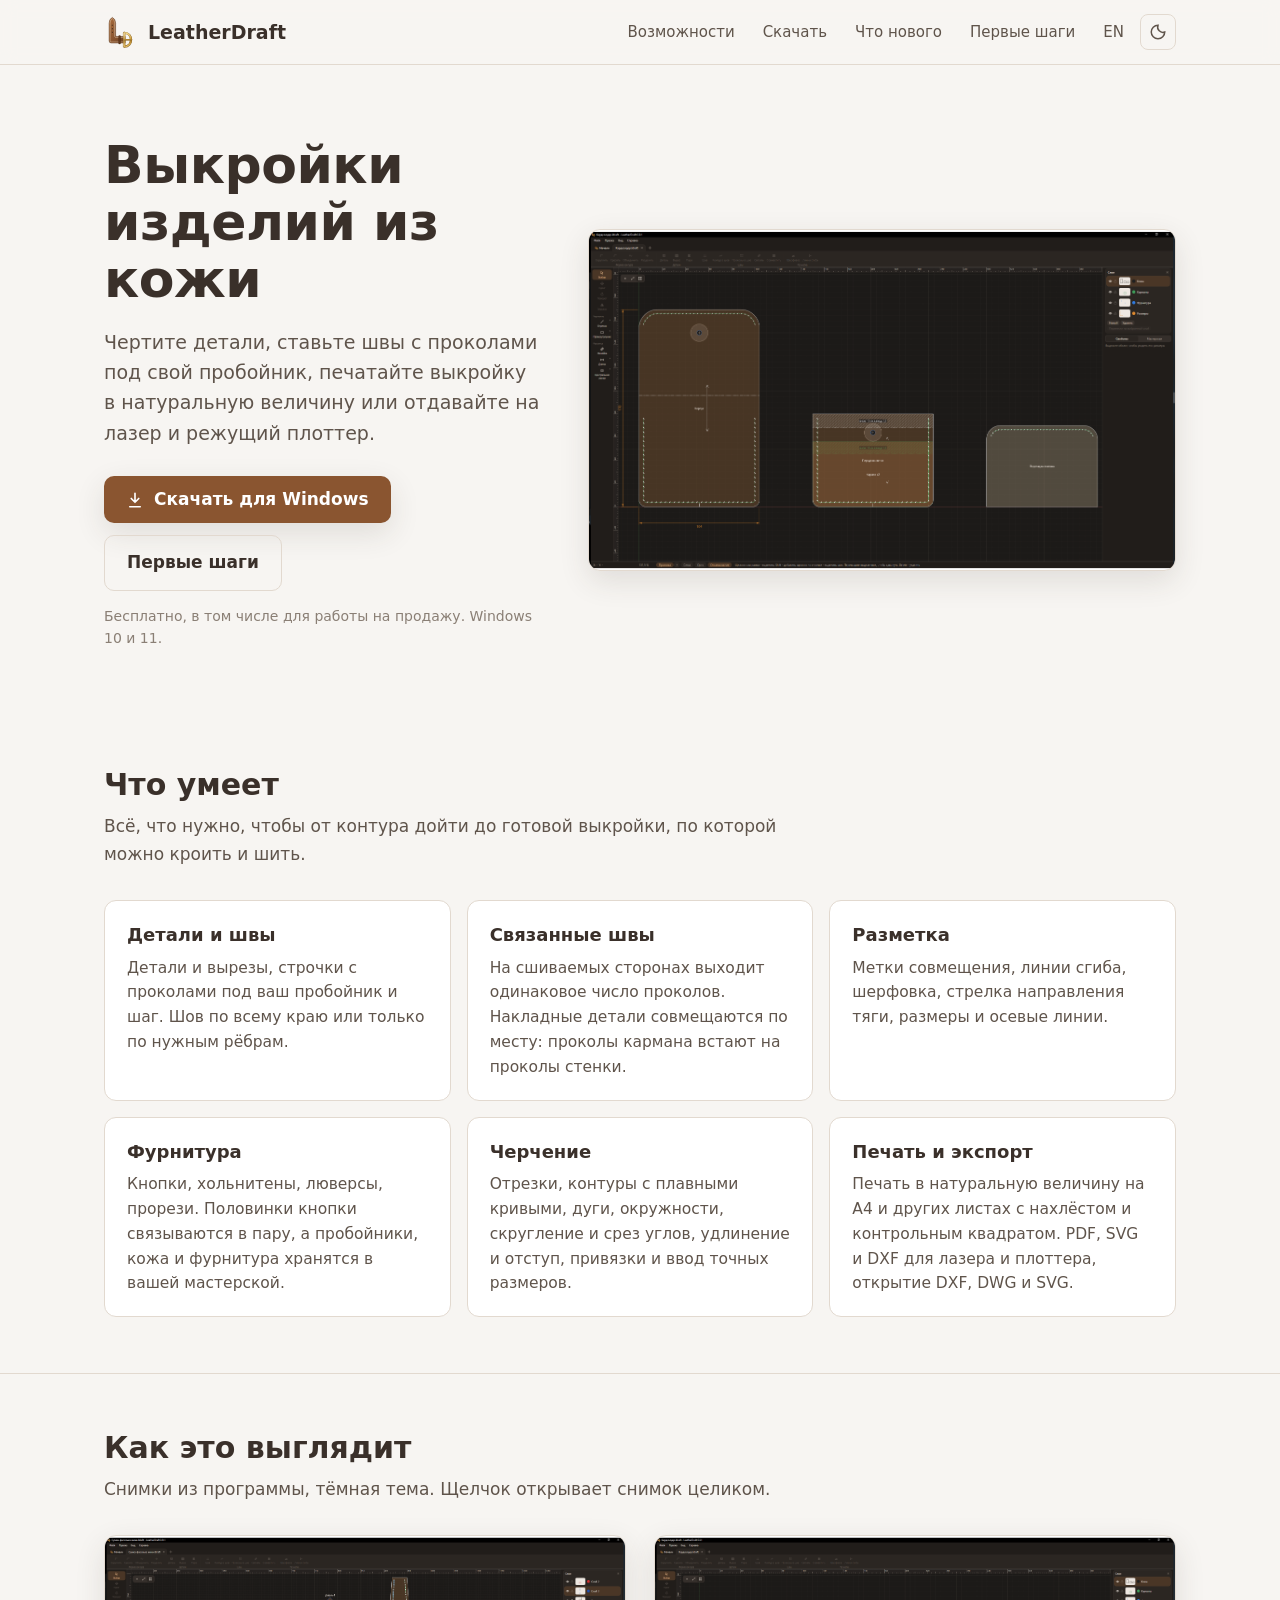
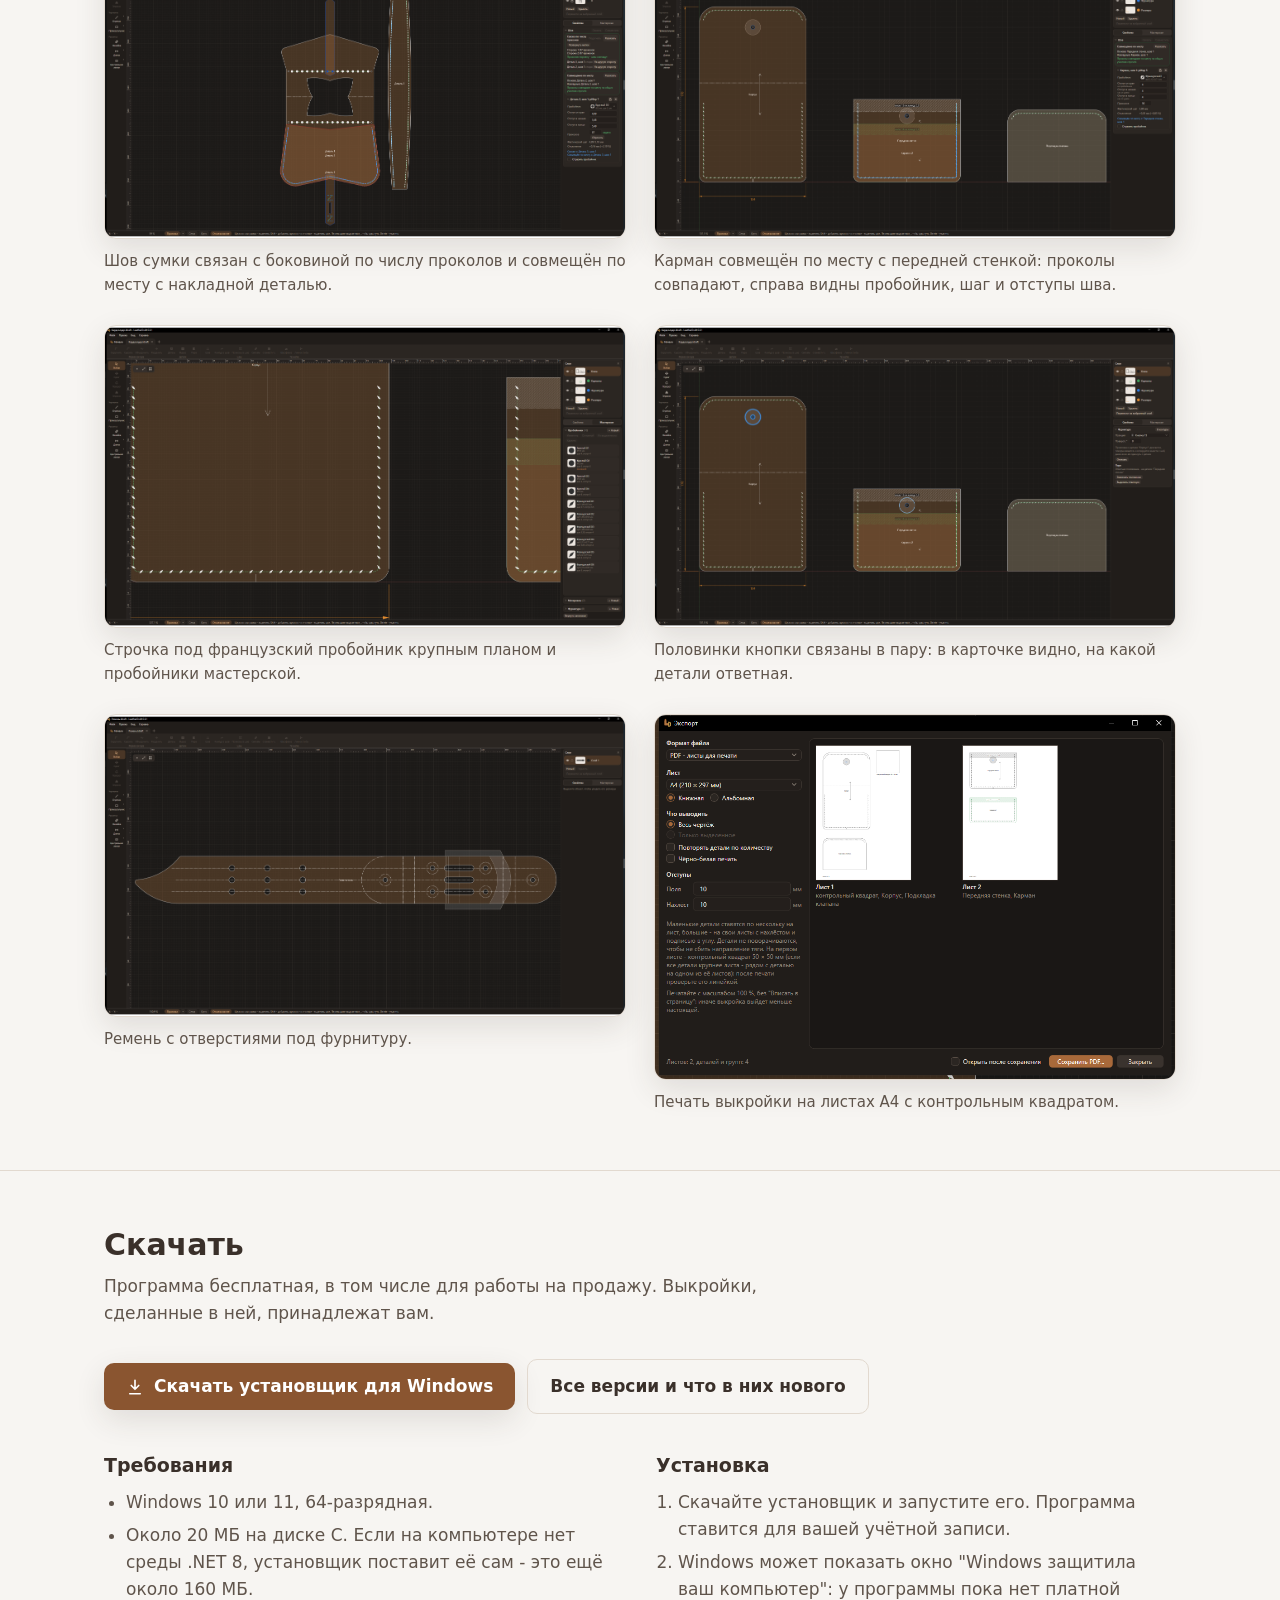
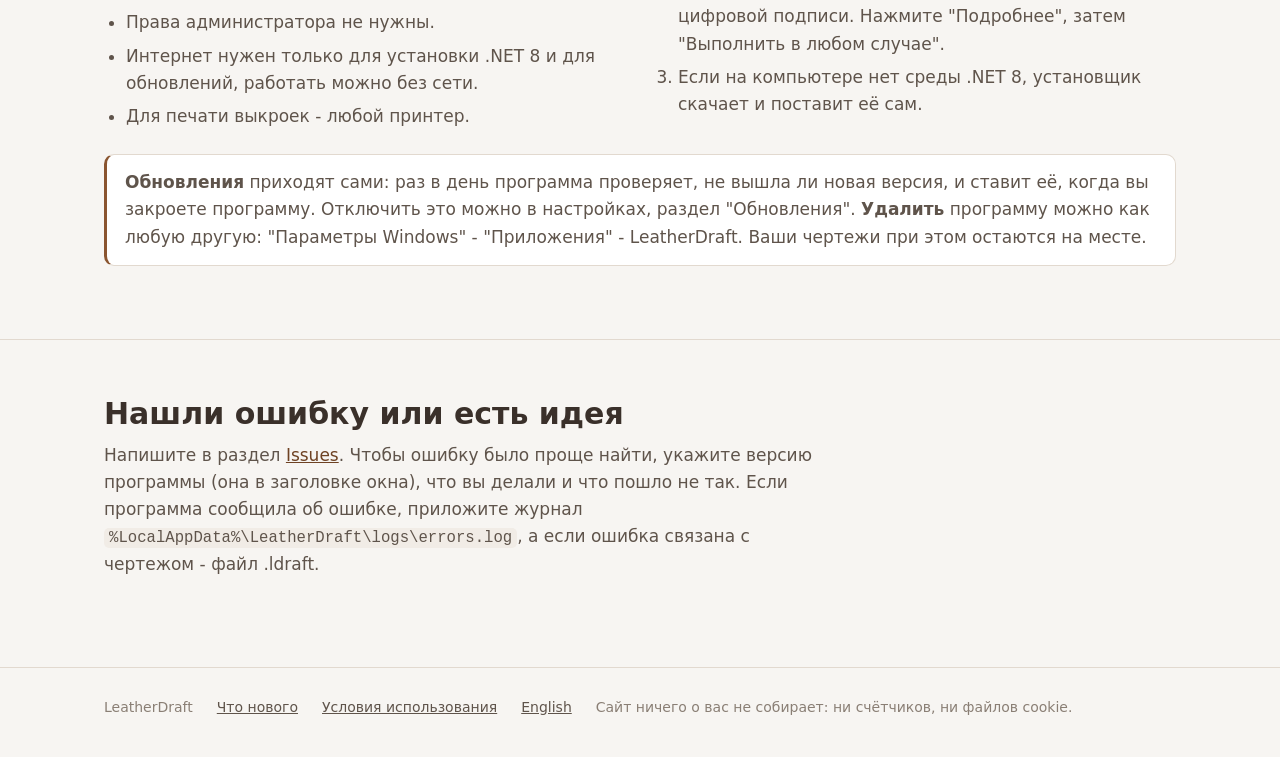
==== index.html @ 4cf7a954 "[200~Первая версия сайта" ====
<!doctype html>
<html lang="ru">
<head>
  <meta charset="utf-8">
  <meta name="viewport" content="width=device-width, initial-scale=1">
  <title>LeatherDraft - программа для выкроек изделий из кожи</title>
  <meta name="description" content="Бесплатная программа для выкроек изделий из кожи: детали, швы с проколами под ваш пробойник, связанные швы, фурнитура, печать в натуральную величину и экспорт для лазера и плоттера.">
  <link rel="icon" href="assets/favicon.svg" type="image/svg+xml">
  <link rel="alternate" hreflang="ru" href="index.html">
  <link rel="alternate" hreflang="en" href="en/index.html">
  <link rel="stylesheet" href="assets/site.css">
  <script src="assets/site.js"></script>
  <script src="assets/releases.js"></script>
</head>
<body>
  <header class="top">
    <div class="wrap">
      <a class="brand" href="index.html"><img src="assets/logo.svg" alt=""><span>LeatherDraft</span></a>
      <nav class="nav">
        <a class="optional" href="#features">Возможности</a>
        <a class="optional" href="#download">Скачать</a>
        <a class="optional" href="whats-new.html">Что нового</a>
        <a href="first-steps.html">Первые шаги</a>
        <a href="en/index.html" lang="en" title="English version">EN</a>
        <button class="icon-button" id="theme" type="button" title="Светлая или тёмная тема" aria-label="Светлая или тёмная тема">
          <svg width="18" height="18" viewBox="0 0 24 24" fill="none" stroke="currentColor" stroke-width="2" stroke-linecap="round"><path d="M12 3a9 9 0 1 0 9 9 7 7 0 0 1-9-9z"/></svg>
        </button>
      </nav>
    </div>
  </header>

  <main>
    <div class="hero">
      <div class="wrap hero-grid">
        <div>
          <h1>Выкройки изделий из кожи</h1>
          <p class="lead">Чертите детали, ставьте швы с проколами под свой пробойник, печатайте выкройку в натуральную величину или отдавайте на лазер и режущий плоттер.</p>
          <div class="actions">
            <a class="button" href="https://github.com/DoctorAranea/LeatherDraft-Releases/releases/latest/download/LeatherDraft-win-Setup.exe">
              <svg width="18" height="18" viewBox="0 0 24 24" fill="none" stroke="currentColor" stroke-width="2.2" stroke-linecap="round" stroke-linejoin="round" aria-hidden="true"><path d="M12 3v12M7 10l5 5 5-5M5 21h14"/></svg>
              <span class="button-text">Скачать для Windows<small data-latest-version hidden></small></span>
            </a>
            <a class="button secondary" href="first-steps.html">Первые шаги</a>
          </div>
          <p class="fine">Бесплатно, в том числе для работы на продажу. Windows 10 и 11.</p>
        </div>
        <a class="shot" href="assets/img/ru/01-card-overview.png">
          <img src="assets/img/ru/01-card-overview.png" alt="Выкройка кардхолдера в LeatherDraft: детали со швами, фурнитурой, шерфовкой и размерами" width="2514" height="1456">
        </a>
      </div>
    </div>

    <section id="features">
      <div class="wrap">
        <h2>Что умеет</h2>
        <p class="section-lead">Всё, что нужно, чтобы от контура дойти до готовой выкройки, по которой можно кроить и шить.</p>
        <div class="cards">
          <div class="card">
            <h3>Детали и швы</h3>
            <p>Детали и вырезы, строчки с проколами под ваш пробойник и шаг. Шов по всему краю или только по нужным рёбрам.</p>
          </div>
          <div class="card">
            <h3>Связанные швы</h3>
            <p>На сшиваемых сторонах выходит одинаковое число проколов. Накладные детали совмещаются по месту: проколы кармана встают на проколы стенки.</p>
          </div>
          <div class="card">
            <h3>Разметка</h3>
            <p>Метки совмещения, линии сгиба, шерфовка, стрелка направления тяги, размеры и осевые линии.</p>
          </div>
          <div class="card">
            <h3>Фурнитура</h3>
            <p>Кнопки, хольнитены, люверсы, прорези. Половинки кнопки связываются в пару, а пробойники, кожа и фурнитура хранятся в вашей мастерской.</p>
          </div>
          <div class="card">
            <h3>Черчение</h3>
            <p>Отрезки, контуры с плавными кривыми, дуги, окружности, скругление и срез углов, удлинение и отступ, привязки и ввод точных размеров.</p>
          </div>
          <div class="card">
            <h3>Печать и экспорт</h3>
            <p>Печать в натуральную величину на A4 и других листах с нахлёстом и контрольным квадратом. PDF, SVG и DXF для лазера и плоттера, открытие DXF, DWG и SVG.</p>
          </div>
        </div>
      </div>
    </section>

    <section id="look">
      <div class="wrap">
        <h2>Как это выглядит</h2>
        <p class="section-lead">Снимки из программы, тёмная тема. Щелчок открывает снимок целиком.</p>
        <div class="gallery">
          <figure>
            <a class="shot" href="assets/img/ru/10-bag-seam.png"><img src="assets/img/ru/10-bag-seam.png" alt="Связанные швы сумки" loading="lazy" width="2514" height="1456"></a>
            <figcaption>Шов сумки связан с боковиной по числу проколов и совмещён по месту с накладной деталью.</figcaption>
          </figure>
          <figure>
            <a class="shot" href="assets/img/ru/03-card-overlay-pocket.png"><img src="assets/img/ru/03-card-overlay-pocket.png" alt="Карман, совмещённый по месту со стенкой" loading="lazy" width="2514" height="1456"></a>
            <figcaption>Карман совмещён по месту с передней стенкой: проколы совпадают, справа видны пробойник, шаг и отступы шва.</figcaption>
          </figure>
          <figure>
            <a class="shot" href="assets/img/ru/07-card-stitch-closeup.png"><img src="assets/img/ru/07-card-stitch-closeup.png" alt="Строчка крупным планом" loading="lazy" width="2514" height="1456"></a>
            <figcaption>Строчка под французский пробойник крупным планом и пробойники мастерской.</figcaption>
          </figure>
          <figure>
            <a class="shot" href="assets/img/ru/04-card-snap-pair.png"><img src="assets/img/ru/04-card-snap-pair.png" alt="Кнопка, связанная в пару" loading="lazy" width="2514" height="1456"></a>
            <figcaption>Половинки кнопки связаны в пару: в карточке видно, на какой детали ответная.</figcaption>
          </figure>
          <figure>
            <a class="shot" href="assets/img/ru/11-belt-overview.png"><img src="assets/img/ru/11-belt-overview.png" alt="Ремень" loading="lazy" width="2514" height="1456"></a>
            <figcaption>Ремень с отверстиями под фурнитуру.</figcaption>
          </figure>
          <figure>
            <a class="shot" href="assets/img/ru/08-card-export.png"><img src="assets/img/ru/08-card-export.png" alt="Экспорт в PDF" loading="lazy"></a>
            <figcaption>Печать выкройки на листах A4 с контрольным квадратом.</figcaption>
          </figure>
        </div>
      </div>
    </section>

    <section id="download">
      <div class="wrap">
        <h2>Скачать</h2>
        <p class="section-lead">Программа бесплатная, в том числе для работы на продажу. Выкройки, сделанные в ней, принадлежат вам.</p>
        <div class="actions">
          <a class="button" href="https://github.com/DoctorAranea/LeatherDraft-Releases/releases/latest/download/LeatherDraft-win-Setup.exe">
              <svg width="18" height="18" viewBox="0 0 24 24" fill="none" stroke="currentColor" stroke-width="2.2" stroke-linecap="round" stroke-linejoin="round" aria-hidden="true"><path d="M12 3v12M7 10l5 5 5-5M5 21h14"/></svg>
              <span class="button-text">Скачать установщик для Windows</span>
            </a>
          <a class="button secondary" href="whats-new.html">Все версии и что в них нового</a>
        </div>
        <div class="highlights" id="latest-highlights" hidden>
          <h3 class="highlights-title"></h3>
          <div class="highlights-list"></div>
          <a href="whats-new.html">Все изменения</a>
        </div>
        <div class="columns" style="margin-top: 36px">
          <div>
            <h3>Требования</h3>
            <ul>
              <li>Windows 10 или 11, 64-разрядная.</li>
              <li>Около 20 МБ на диске C. Если на компьютере нет среды .NET 8, установщик поставит её сам - это ещё около 160 МБ.</li>
              <li>Права администратора не нужны.</li>
              <li>Интернет нужен только для установки .NET 8 и для обновлений, работать можно без сети.</li>
              <li>Для печати выкроек - любой принтер.</li>
            </ul>
          </div>
          <div>
            <h3>Установка</h3>
            <ol>
              <li>Скачайте установщик и запустите его. Программа ставится для вашей учётной записи.</li>
              <li>Windows может показать окно "Windows защитила ваш компьютер": у программы пока нет платной цифровой подписи. Нажмите "Подробнее", затем "Выполнить в любом случае".</li>
              <li>Если на компьютере нет среды .NET 8, установщик скачает и поставит её сам.</li>
            </ol>
          </div>
        </div>
        <p class="note"><strong>Обновления</strong> приходят сами: раз в день программа проверяет, не вышла ли новая версия, и ставит её, когда вы закроете программу. Отключить это можно в настройках, раздел "Обновления". <strong>Удалить</strong> программу можно как любую другую: "Параметры Windows" - "Приложения" - LeatherDraft. Ваши чертежи при этом остаются на месте.</p>
      </div>
    </section>

    <section id="feedback">
      <div class="wrap">
        <h2>Нашли ошибку или есть идея</h2>
        <p class="section-lead">Напишите в раздел <a href="https://github.com/DoctorAranea/LeatherDraft-Releases/issues">Issues</a>. Чтобы ошибку было проще найти, укажите версию программы (она в заголовке окна), что вы делали и что пошло не так. Если программа сообщила об ошибке, приложите журнал <code>%LocalAppData%\LeatherDraft\logs\errors.log</code>, а если ошибка связана с чертежом - файл .ldraft.</p>
      </div>
    </section>
  </main>

  <footer class="foot">
    <div class="wrap">
      <span>LeatherDraft</span>
      <a href="whats-new.html">Что нового</a>
      <a href="https://github.com/DoctorAranea/LeatherDraft-Releases/blob/master/LICENSE.txt">Условия использования</a>
      <a href="en/index.html" lang="en">English</a>
      <span>Сайт ничего о вас не собирает: ни счётчиков, ни файлов cookie.</span>
    </div>
  </footer>
</body>
</html>
---- assets/site.css ----
/* Оформление сайта в цветах программы: тёмная тема "кожа" по умолчанию, светлая - по выбору или по настройке системы. */

:root {
  --bg: #1c1a18;
  --surface: #2b2622;
  --surface-2: #352f2b;
  --line: #3d3631;
  --ink: #ece4dc;
  --ink-2: #b5aa9f;
  --muted: #8f857b;
  --accent: #a8693a;
  --accent-hover: #b97a49;
  --accent-ink: #e9b98a;
  --accent-soft: #4a3626;
  --on-accent: #ffffff;
  --shadow: 0 10px 30px rgba(0, 0, 0, 0.35);
  color-scheme: dark;
}

@media (prefers-color-scheme: light) {
  :root:not([data-theme="dark"]) {
    --bg: #f7f5f2;
    --surface: #ffffff;
    --surface-2: #f1ece6;
    --line: #e2d9cf;
    --ink: #3a302a;
    --ink-2: #5f544b;
    --muted: #8a7f75;
    --accent: #8a5530;
    --accent-hover: #7a4826;
    --accent-ink: #6e4223;
    --accent-soft: #f3e6d6;
    --on-accent: #ffffff;
    --shadow: 0 10px 30px rgba(58, 48, 42, 0.12);
    color-scheme: light;
  }
}

:root[data-theme="light"] {
  --bg: #f7f5f2;
  --surface: #ffffff;
  --surface-2: #f1ece6;
  --line: #e2d9cf;
  --ink: #3a302a;
  --ink-2: #5f544b;
  --muted: #8a7f75;
  --accent: #8a5530;
  --accent-hover: #7a4826;
  --accent-ink: #6e4223;
  --accent-soft: #f3e6d6;
  --on-accent: #ffffff;
  --shadow: 0 10px 30px rgba(58, 48, 42, 0.12);
  color-scheme: light;
}

* {
  box-sizing: border-box;
}

html {
  scroll-behavior: smooth;
}

body {
  margin: 0;
  background: var(--bg);
  color: var(--ink);
  font-family: "Segoe UI", system-ui, -apple-system, Roboto, Arial, sans-serif;
  font-size: 17px;
  line-height: 1.6;
}

a {
  color: var(--accent-ink);
}

img {
  max-width: 100%;
  height: auto;
  display: block;
}

.wrap {
  max-width: 1120px;
  margin: 0 auto;
  padding: 0 24px;
}

/* Шапка */

.top {
  position: sticky;
  top: 0;
  z-index: 10;
  background: color-mix(in srgb, var(--bg) 88%, transparent);
  backdrop-filter: blur(8px);
  border-bottom: 1px solid var(--line);
}

.top .wrap {
  display: flex;
  align-items: center;
  gap: 20px;
  height: 64px;
}

.brand {
  display: flex;
  align-items: center;
  gap: 10px;
  color: var(--ink);
  text-decoration: none;
  font-weight: 600;
  font-size: 19px;
}

.brand img {
  width: 34px;
  height: 34px;
}

.nav {
  display: flex;
  gap: 4px;
  margin-left: auto;
  align-items: center;
}

.nav a {
  color: var(--ink-2);
  text-decoration: none;
  padding: 6px 12px;
  border-radius: 8px;
  font-size: 15px;
}

.nav a:hover {
  background: var(--surface-2);
  color: var(--ink);
}

.nav a[aria-current="page"] {
  color: var(--accent-ink);
  background: var(--accent-soft);
}

.icon-button {
  border: 1px solid var(--line);
  background: transparent;
  color: var(--ink-2);
  border-radius: 8px;
  width: 36px;
  height: 36px;
  display: inline-grid;
  place-items: center;
  cursor: pointer;
}

.icon-button:hover {
  background: var(--surface-2);
  color: var(--ink);
}

/* Первый экран */

.hero {
  padding: 72px 0 48px;
}

.hero-grid {
  display: grid;
  grid-template-columns: minmax(0, 1fr) minmax(0, 1.35fr);
  gap: 48px;
  align-items: center;
}

.hero h1 {
  font-size: clamp(34px, 5vw, 52px);
  line-height: 1.1;
  margin: 0 0 18px;
  letter-spacing: -0.5px;
}

.hero .lead {
  font-size: 19px;
  color: var(--ink-2);
  margin: 0 0 28px;
}

.button {
  display: inline-flex;
  align-items: center;
  gap: 10px;
  background: var(--accent);
  color: var(--on-accent);
  text-decoration: none;
  font-weight: 600;
  padding: 13px 22px;
  border-radius: 10px;
  box-shadow: var(--shadow);
}

.button:hover {
  background: var(--accent-hover);
}

.button-text {
  display: flex;
  flex-direction: column;
  line-height: 1.25;
}

.button-text small {
  font-size: 12px;
  font-weight: 400;
  opacity: 0.85;
}

.button.secondary {
  background: transparent;
  color: var(--ink);
  border: 1px solid var(--line);
  box-shadow: none;
}

.button.secondary:hover {
  background: var(--surface-2);
}

.actions {
  display: flex;
  flex-wrap: wrap;
  gap: 12px;
  align-items: center;
}

.fine {
  color: var(--muted);
  font-size: 14px;
  margin-top: 14px;
}

.shot {
  border-radius: 12px;
  border: 1px solid var(--line);
  box-shadow: var(--shadow);
  overflow: hidden;
  background: var(--surface);
}

/* Разделы */

section {
  padding: 56px 0;
}

section + section {
  border-top: 1px solid var(--line);
}

h2 {
  font-size: 30px;
  line-height: 1.2;
  margin: 0 0 10px;
}

.section-lead {
  color: var(--ink-2);
  margin: 0 0 32px;
  max-width: 720px;
}

.cards {
  display: grid;
  grid-template-columns: repeat(3, minmax(0, 1fr));
  gap: 16px;
}

.card {
  background: var(--surface);
  border: 1px solid var(--line);
  border-radius: 12px;
  padding: 20px 22px;
}

.card h3 {
  margin: 0 0 6px;
  font-size: 18px;
}

.card p {
  margin: 0;
  color: var(--ink-2);
  font-size: 15.5px;
}

.badge {
  display: inline-block;
  font-size: 12px;
  font-weight: 600;
  color: var(--accent-ink);
  background: var(--accent-soft);
  border-radius: 6px;
  padding: 1px 8px;
  margin-left: 6px;
  vertical-align: 2px;
}

.gallery {
  display: grid;
  grid-template-columns: repeat(2, minmax(0, 1fr));
  gap: 28px;
}

.gallery figure {
  margin: 0;
}

.gallery figcaption {
  color: var(--ink-2);
  font-size: 15px;
  margin-top: 10px;
}

.gallery a {
  display: block;
}

.columns {
  display: grid;
  grid-template-columns: repeat(2, minmax(0, 1fr));
  gap: 32px;
}

.columns h3 {
  margin: 0 0 8px;
  font-size: 19px;
}

.columns ul,
.columns ol {
  margin: 0;
  padding-left: 22px;
  color: var(--ink-2);
}

.columns li + li {
  margin-top: 6px;
}

.note {
  background: var(--surface);
  border: 1px solid var(--line);
  border-left: 3px solid var(--accent);
  border-radius: 10px;
  padding: 14px 18px;
  color: var(--ink-2);
  margin-top: 24px;
}

code {
  font-family: Consolas, "Cascadia Mono", monospace;
  font-size: 0.92em;
  background: var(--surface-2);
  border-radius: 5px;
  padding: 1px 5px;
}

/* Первые шаги */

.steps {
  list-style: none;
  padding: 0;
  margin: 0;
  counter-reset: step;
  display: grid;
  gap: 14px;
  max-width: 820px;
}

.steps li {
  counter-increment: step;
  display: grid;
  grid-template-columns: 44px 1fr;
  gap: 16px;
  background: var(--surface);
  border: 1px solid var(--line);
  border-radius: 12px;
  padding: 18px 20px;
}

.steps li::before {
  content: counter(step);
  width: 36px;
  height: 36px;
  border-radius: 50%;
  display: grid;
  place-items: center;
  background: var(--accent-soft);
  color: var(--accent-ink);
  font-weight: 700;
}

.steps h3 {
  margin: 4px 0 4px;
  font-size: 18px;
}

.steps p {
  margin: 0;
  color: var(--ink-2);
}

kbd {
  font-family: inherit;
  font-size: 0.85em;
  border: 1px solid var(--line);
  border-bottom-width: 2px;
  border-radius: 5px;
  padding: 0 5px;
  background: var(--surface-2);
}

/* Что нового */

.highlights {
  background: var(--surface);
  border: 1px solid var(--line);
  border-radius: 12px;
  padding: 18px 22px;
  margin-top: 28px;
  max-width: 820px;
}

.highlights h3 {
  margin: 0 0 6px;
  font-size: 18px;
}

.highlights ul,
.release-body ul {
  margin: 0 0 8px;
  padding-left: 22px;
  color: var(--ink-2);
}

.highlights li + li,
.release-body li + li {
  margin-top: 6px;
}

.releases {
  display: grid;
  gap: 16px;
  max-width: 820px;
}

.release {
  background: var(--surface);
  border: 1px solid var(--line);
  border-radius: 12px;
  padding: 18px 22px;
}

.release h3 {
  margin: 0 0 8px;
  font-size: 19px;
}

.release h3 a {
  color: var(--ink);
  text-decoration: none;
}

.release h3 a:hover {
  color: var(--accent-ink);
}

.release-body p {
  margin: 0 0 8px;
  color: var(--ink-2);
}

.loading {
  color: var(--muted);
}

/* Кнопка "Скачать" под последней версией: отступ отделяет её от истории ниже. */
.releases .after-latest {
  margin: 6px 0 28px;
}

/* Подвал */

.foot {
  border-top: 1px solid var(--line);
  padding: 28px 0 40px;
  color: var(--muted);
  font-size: 14px;
}

.foot .wrap {
  display: flex;
  flex-wrap: wrap;
  gap: 8px 24px;
  align-items: center;
}

.foot a {
  color: var(--ink-2);
}

/* Телефон и узкое окно */

@media (max-width: 860px) {
  .hero {
    padding: 40px 0 32px;
  }

  .hero-grid,
  .columns,
  .gallery {
    grid-template-columns: minmax(0, 1fr);
  }

  .cards {
    grid-template-columns: minmax(0, 1fr);
  }

  .nav .optional {
    display: none;
  }
}

@media (max-width: 560px) {
  .wrap {
    padding: 0 16px;
  }

  .brand span {
    display: none;
  }
}
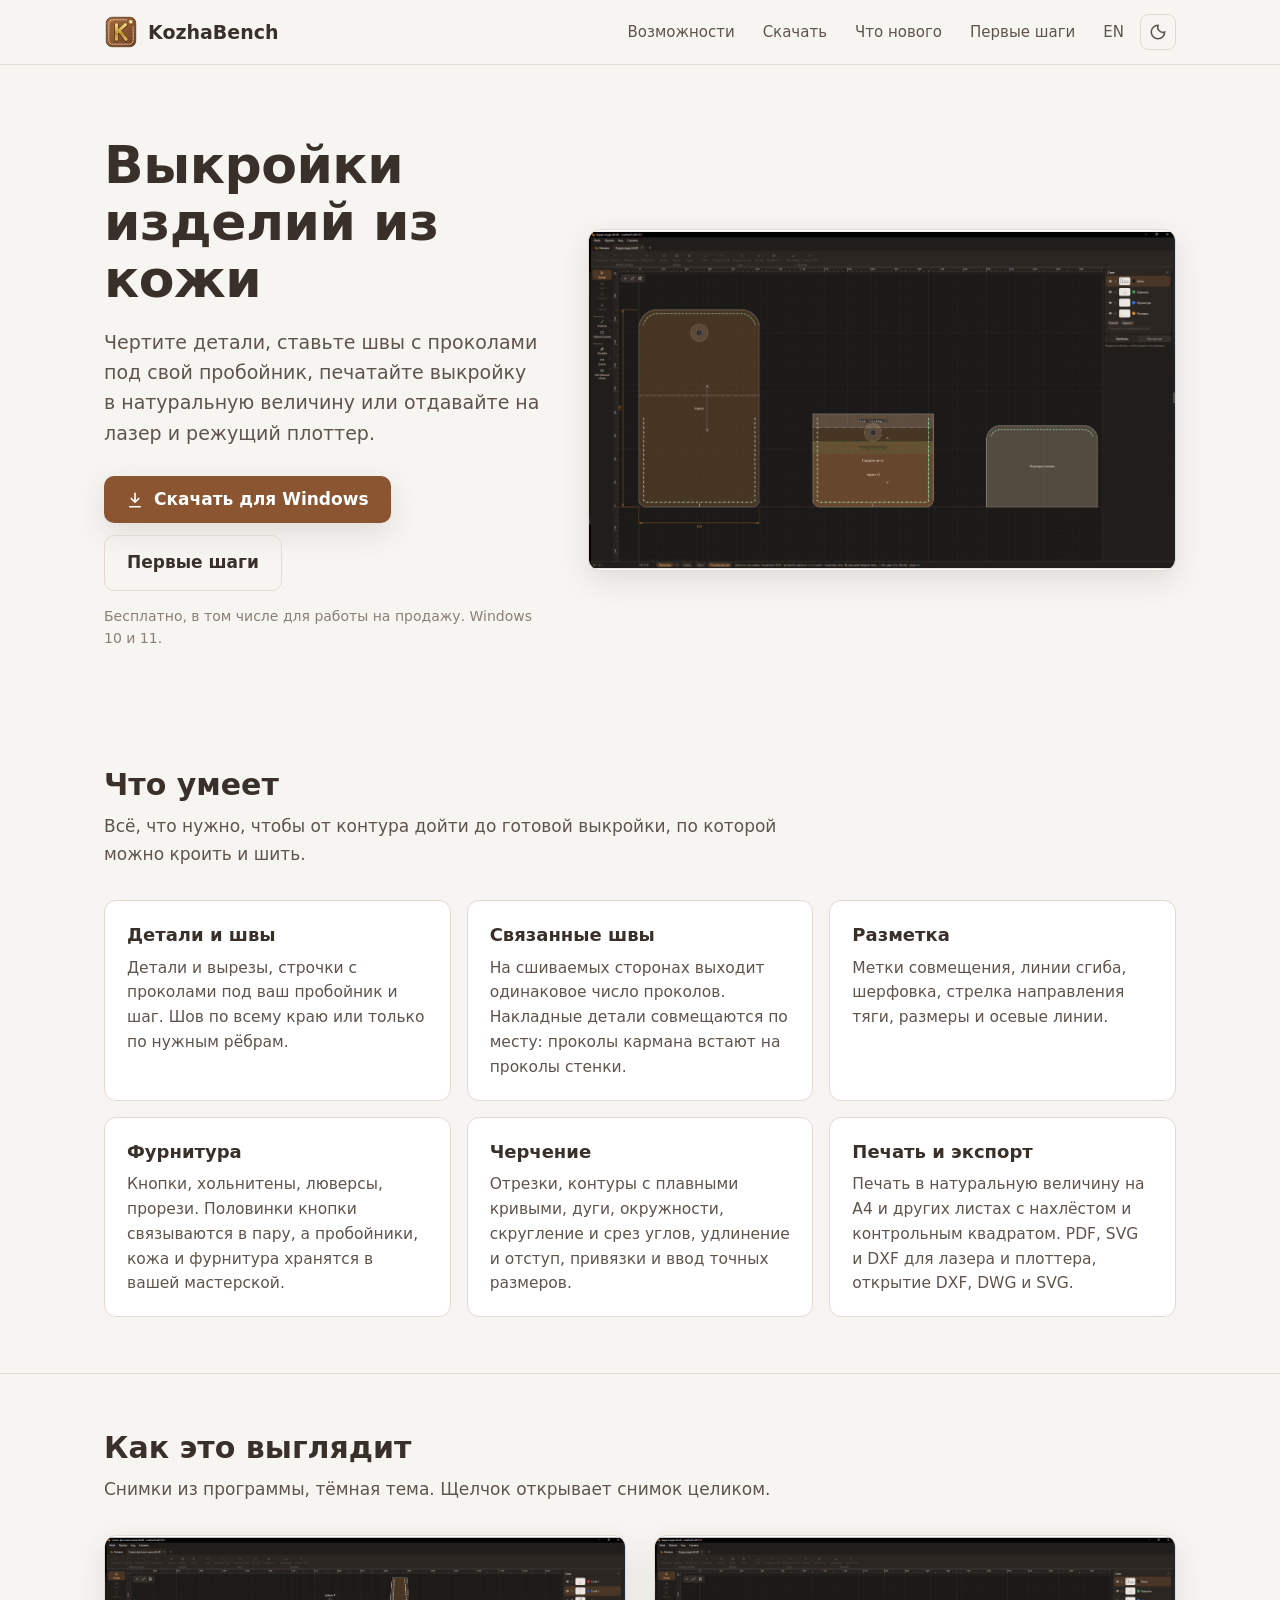
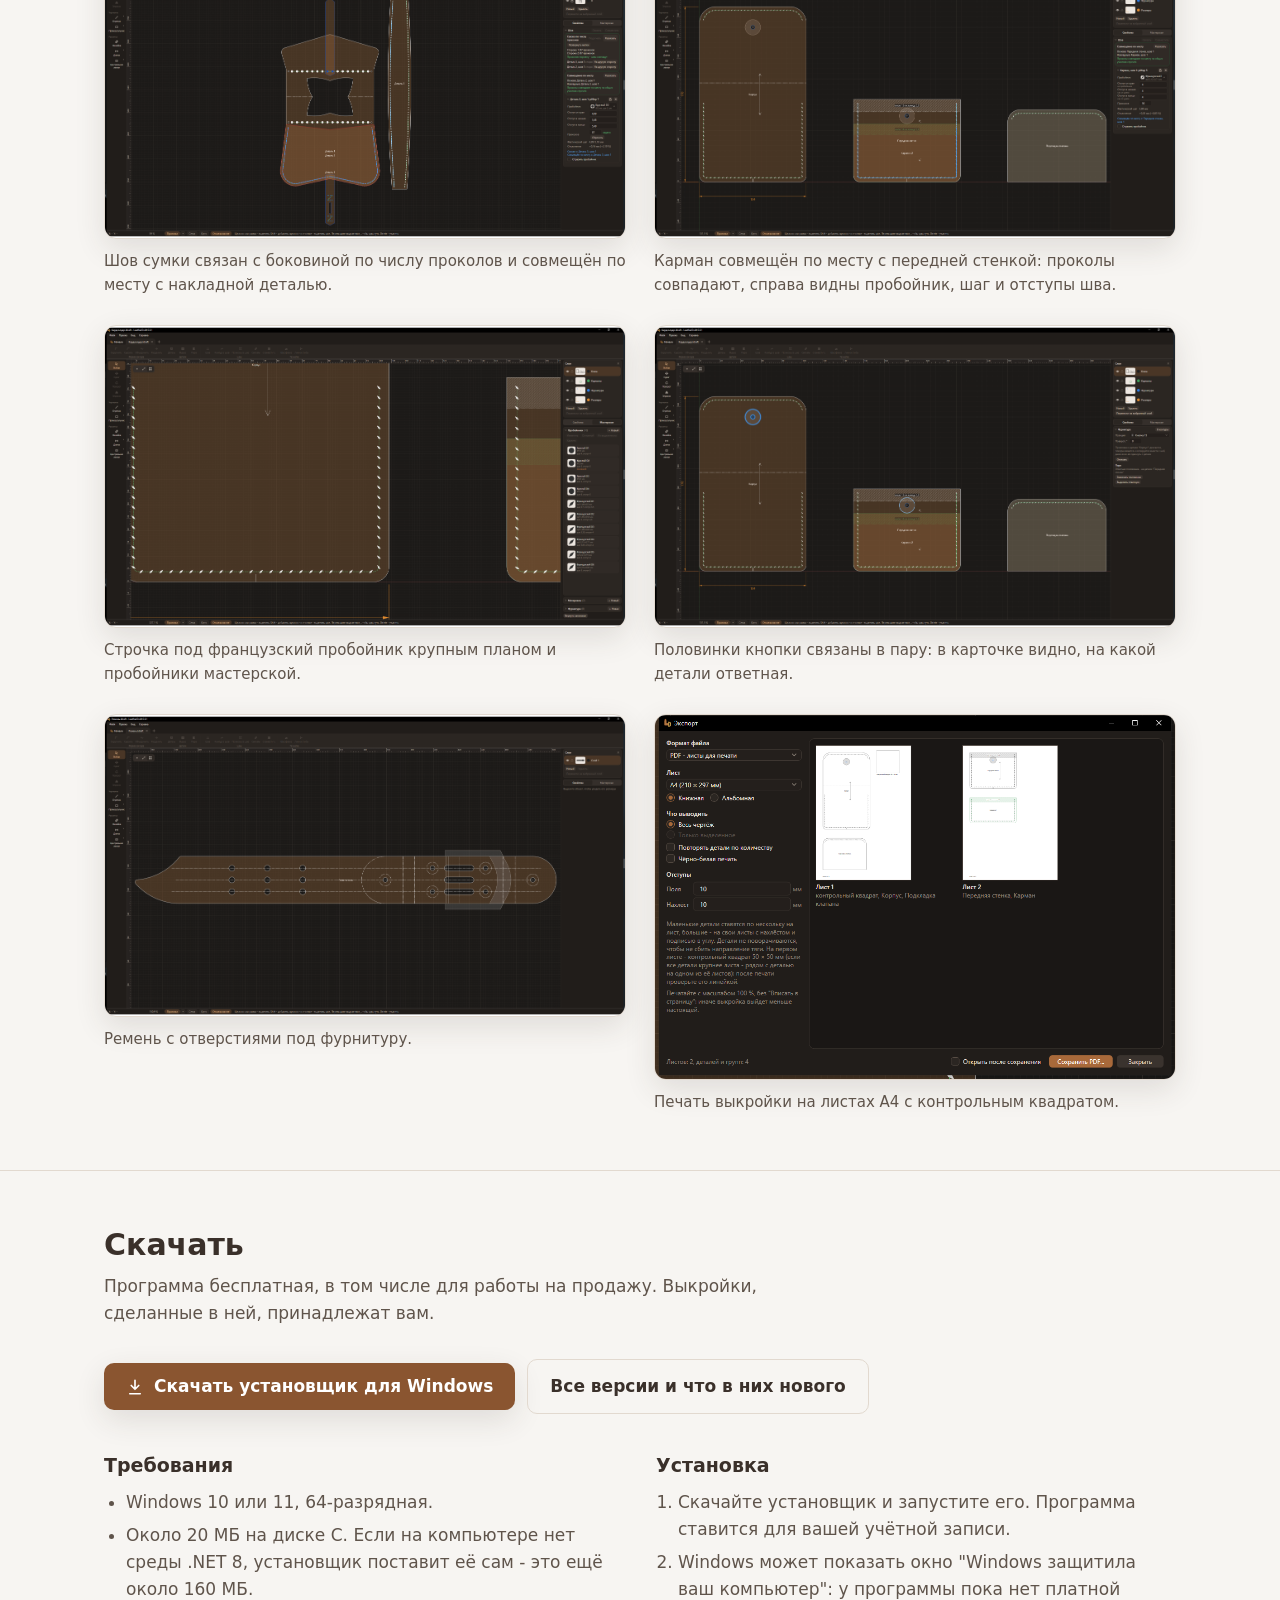
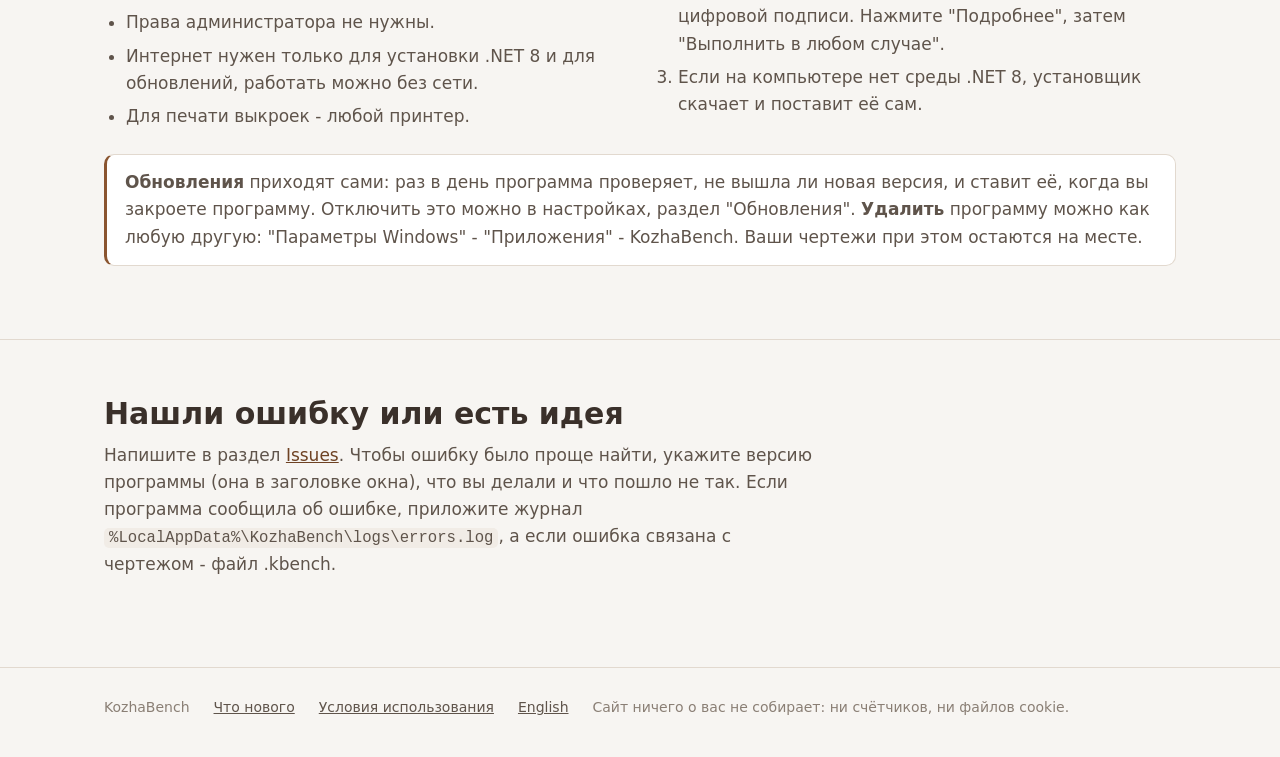
==== commit adc58771: "Ребрендинг" ====
--- a/index.html
+++ b/index.html
@@ -3,7 +3,7 @@
 <head>
   <meta charset="utf-8">
   <meta name="viewport" content="width=device-width, initial-scale=1">
-  <title>LeatherDraft - программа для выкроек изделий из кожи</title>
+  <title>KozhaBench - программа для выкроек изделий из кожи</title>
   <meta name="description" content="Бесплатная программа для выкроек изделий из кожи: детали, швы с проколами под ваш пробойник, связанные швы, фурнитура, печать в натуральную величину и экспорт для лазера и плоттера.">
   <link rel="icon" href="assets/favicon.svg" type="image/svg+xml">
   <link rel="alternate" hreflang="ru" href="index.html">
@@ -11,11 +11,12 @@
   <link rel="stylesheet" href="assets/site.css">
   <script src="assets/site.js"></script>
   <script src="assets/releases.js"></script>
+  <script src="assets/viewer.js"></script>
 </head>
 <body>
   <header class="top">
     <div class="wrap">
-      <a class="brand" href="index.html"><img src="assets/logo.svg" alt=""><span>LeatherDraft</span></a>
+      <a class="brand" href="index.html"><img src="assets/logo.svg" alt=""><span>KozhaBench</span></a>
       <nav class="nav">
         <a class="optional" href="#features">Возможности</a>
         <a class="optional" href="#download">Скачать</a>
@@ -36,7 +37,7 @@
           <h1>Выкройки изделий из кожи</h1>
           <p class="lead">Чертите детали, ставьте швы с проколами под свой пробойник, печатайте выкройку в натуральную величину или отдавайте на лазер и режущий плоттер.</p>
           <div class="actions">
-            <a class="button" href="https://github.com/DoctorAranea/LeatherDraft-Releases/releases/latest/download/LeatherDraft-win-Setup.exe">
+            <a class="button" href="https://github.com/DoctorAranea/KozhaBench-Releases/releases/latest/download/KozhaBench-win-Setup.exe">
               <svg width="18" height="18" viewBox="0 0 24 24" fill="none" stroke="currentColor" stroke-width="2.2" stroke-linecap="round" stroke-linejoin="round" aria-hidden="true"><path d="M12 3v12M7 10l5 5 5-5M5 21h14"/></svg>
               <span class="button-text">Скачать для Windows<small data-latest-version hidden></small></span>
             </a>
@@ -45,7 +46,7 @@
           <p class="fine">Бесплатно, в том числе для работы на продажу. Windows 10 и 11.</p>
         </div>
         <a class="shot" href="assets/img/ru/01-card-overview.png">
-          <img src="assets/img/ru/01-card-overview.png" alt="Выкройка кардхолдера в LeatherDraft: детали со швами, фурнитурой, шерфовкой и размерами" width="2514" height="1456">
+          <img src="assets/img/ru/01-card-overview.png" alt="Выкройка кардхолдера в KozhaBench: детали со швами, фурнитурой, шерфовкой и размерами" width="2514" height="1456">
         </a>
       </div>
     </div>
@@ -121,7 +122,7 @@
         <h2>Скачать</h2>
         <p class="section-lead">Программа бесплатная, в том числе для работы на продажу. Выкройки, сделанные в ней, принадлежат вам.</p>
         <div class="actions">
-          <a class="button" href="https://github.com/DoctorAranea/LeatherDraft-Releases/releases/latest/download/LeatherDraft-win-Setup.exe">
+          <a class="button" href="https://github.com/DoctorAranea/KozhaBench-Releases/releases/latest/download/KozhaBench-win-Setup.exe">
               <svg width="18" height="18" viewBox="0 0 24 24" fill="none" stroke="currentColor" stroke-width="2.2" stroke-linecap="round" stroke-linejoin="round" aria-hidden="true"><path d="M12 3v12M7 10l5 5 5-5M5 21h14"/></svg>
               <span class="button-text">Скачать установщик для Windows</span>
             </a>
@@ -152,23 +153,23 @@
             </ol>
           </div>
         </div>
-        <p class="note"><strong>Обновления</strong> приходят сами: раз в день программа проверяет, не вышла ли новая версия, и ставит её, когда вы закроете программу. Отключить это можно в настройках, раздел "Обновления". <strong>Удалить</strong> программу можно как любую другую: "Параметры Windows" - "Приложения" - LeatherDraft. Ваши чертежи при этом остаются на месте.</p>
+        <p class="note"><strong>Обновления</strong> приходят сами: раз в день программа проверяет, не вышла ли новая версия, и ставит её, когда вы закроете программу. Отключить это можно в настройках, раздел "Обновления". <strong>Удалить</strong> программу можно как любую другую: "Параметры Windows" - "Приложения" - KozhaBench. Ваши чертежи при этом остаются на месте.</p>
       </div>
     </section>
 
     <section id="feedback">
       <div class="wrap">
         <h2>Нашли ошибку или есть идея</h2>
-        <p class="section-lead">Напишите в раздел <a href="https://github.com/DoctorAranea/LeatherDraft-Releases/issues">Issues</a>. Чтобы ошибку было проще найти, укажите версию программы (она в заголовке окна), что вы делали и что пошло не так. Если программа сообщила об ошибке, приложите журнал <code>%LocalAppData%\LeatherDraft\logs\errors.log</code>, а если ошибка связана с чертежом - файл .ldraft.</p>
+        <p class="section-lead">Напишите в раздел <a href="https://github.com/DoctorAranea/KozhaBench-Releases/issues">Issues</a>. Чтобы ошибку было проще найти, укажите версию программы (она в заголовке окна), что вы делали и что пошло не так. Если программа сообщила об ошибке, приложите журнал <code>%LocalAppData%\KozhaBench\logs\errors.log</code>, а если ошибка связана с чертежом - файл .kbench.</p>
       </div>
     </section>
   </main>
 
   <footer class="foot">
     <div class="wrap">
-      <span>LeatherDraft</span>
+      <span>KozhaBench</span>
       <a href="whats-new.html">Что нового</a>
-      <a href="https://github.com/DoctorAranea/LeatherDraft-Releases/blob/master/LICENSE.txt">Условия использования</a>
+      <a href="https://github.com/DoctorAranea/KozhaBench-Releases/blob/master/LICENSE.txt">Условия использования</a>
       <a href="en/index.html" lang="en">English</a>
       <span>Сайт ничего о вас не собирает: ни счётчиков, ни файлов cookie.</span>
     </div>
--- a/assets/site.css
+++ b/assets/site.css
@@ -490,6 +490,70 @@
   margin: 6px 0 28px;
 }
 
+/* Просмотр снимка поверх страницы */
+
+.shot {
+  cursor: zoom-in;
+}
+
+.viewer {
+  position: fixed;
+  inset: 0;
+  z-index: 100;
+  background: rgba(12, 10, 9, 0.92);
+  display: flex;
+  flex-direction: column;
+  align-items: center;
+  justify-content: center;
+  gap: 12px;
+  padding: 56px 24px 24px;
+  cursor: zoom-out;
+}
+
+.viewer[hidden] {
+  display: none;
+}
+
+.viewer img {
+  max-width: 100%;
+  max-height: calc(100vh - 140px);
+  width: auto;
+  height: auto;
+  border-radius: 8px;
+  box-shadow: 0 20px 60px rgba(0, 0, 0, 0.5);
+}
+
+.viewer-caption {
+  margin: 0;
+  max-width: 900px;
+  color: #d8cec4;
+  font-size: 15px;
+  text-align: center;
+}
+
+.viewer-close {
+  position: absolute;
+  top: 12px;
+  right: 12px;
+  width: 40px;
+  height: 40px;
+  border-radius: 10px;
+  border: 1px solid rgba(255, 255, 255, 0.2);
+  background: rgba(43, 38, 34, 0.9);
+  color: #ece4dc;
+  display: grid;
+  place-items: center;
+  cursor: pointer;
+}
+
+.viewer-close:hover {
+  background: #4a3626;
+}
+
+body.viewer-open {
+  overflow: hidden;
+}
+
 /* Подвал */
 
 .foot {
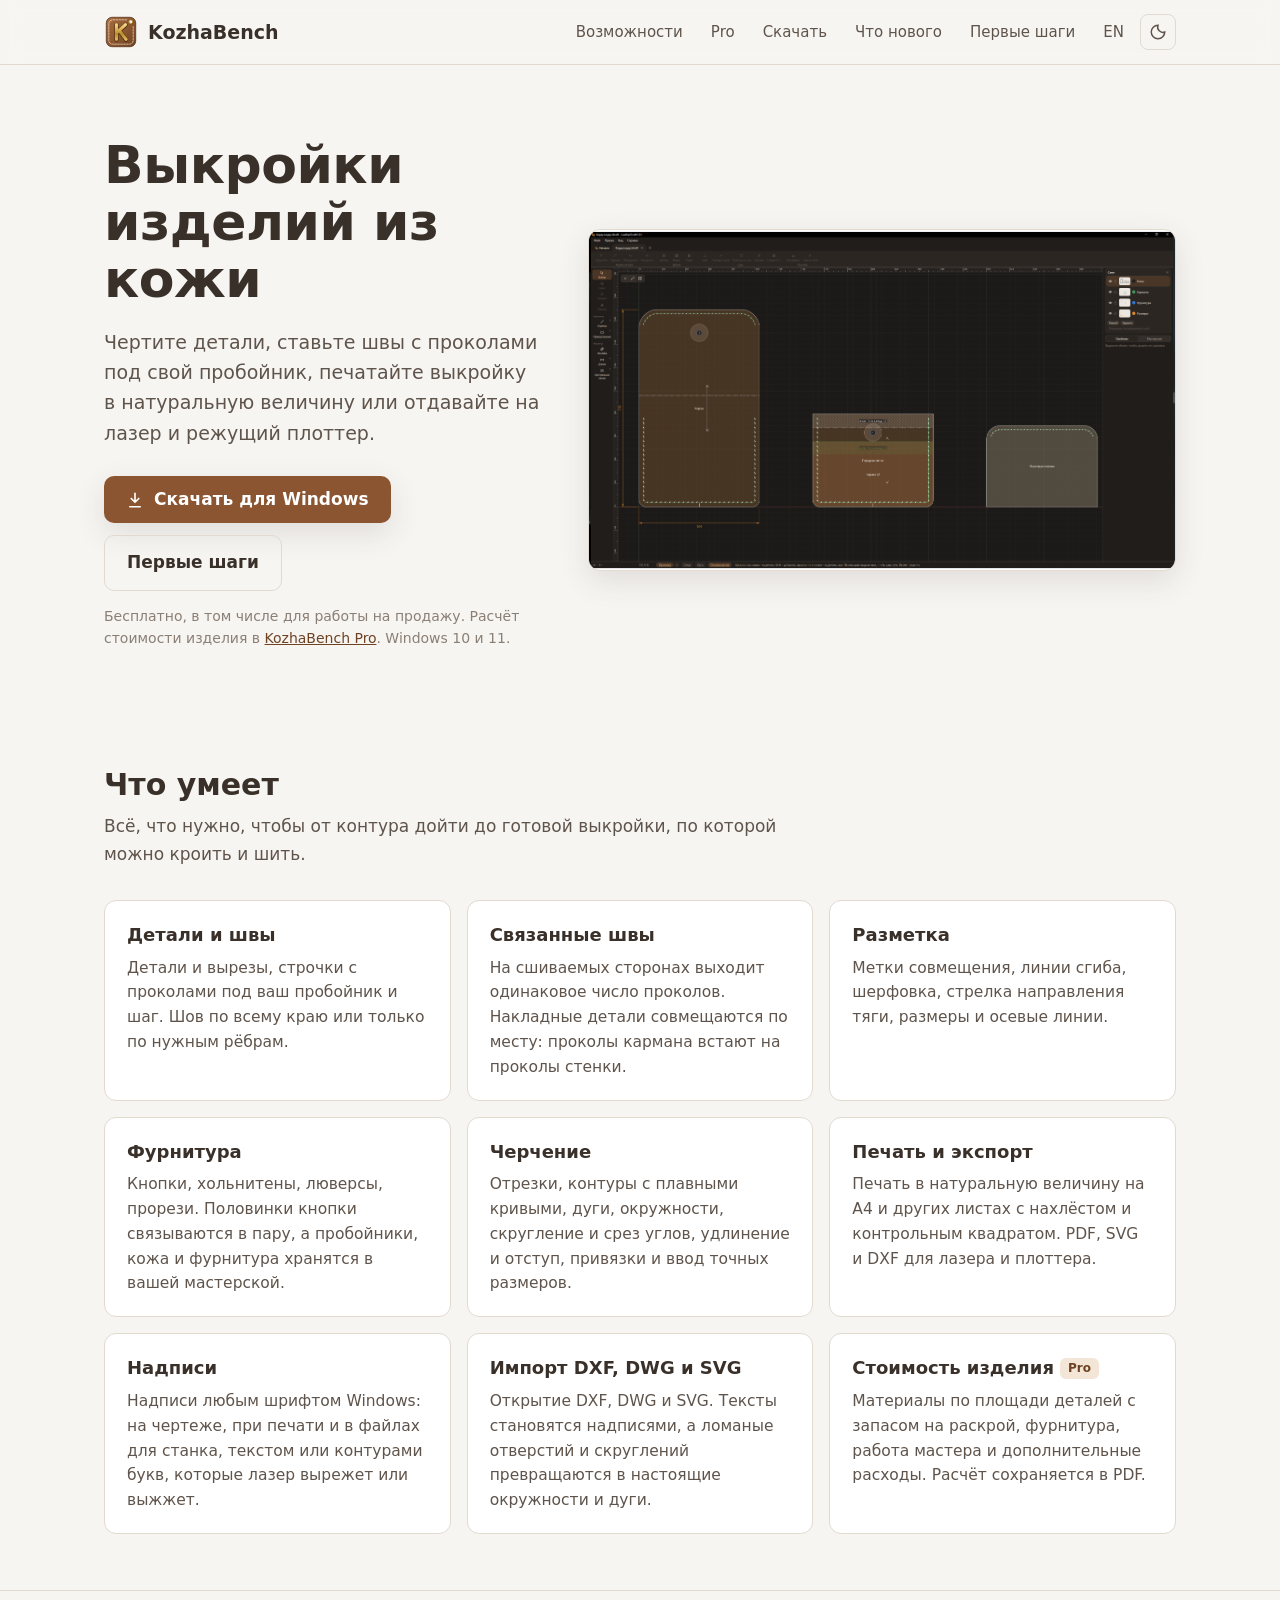
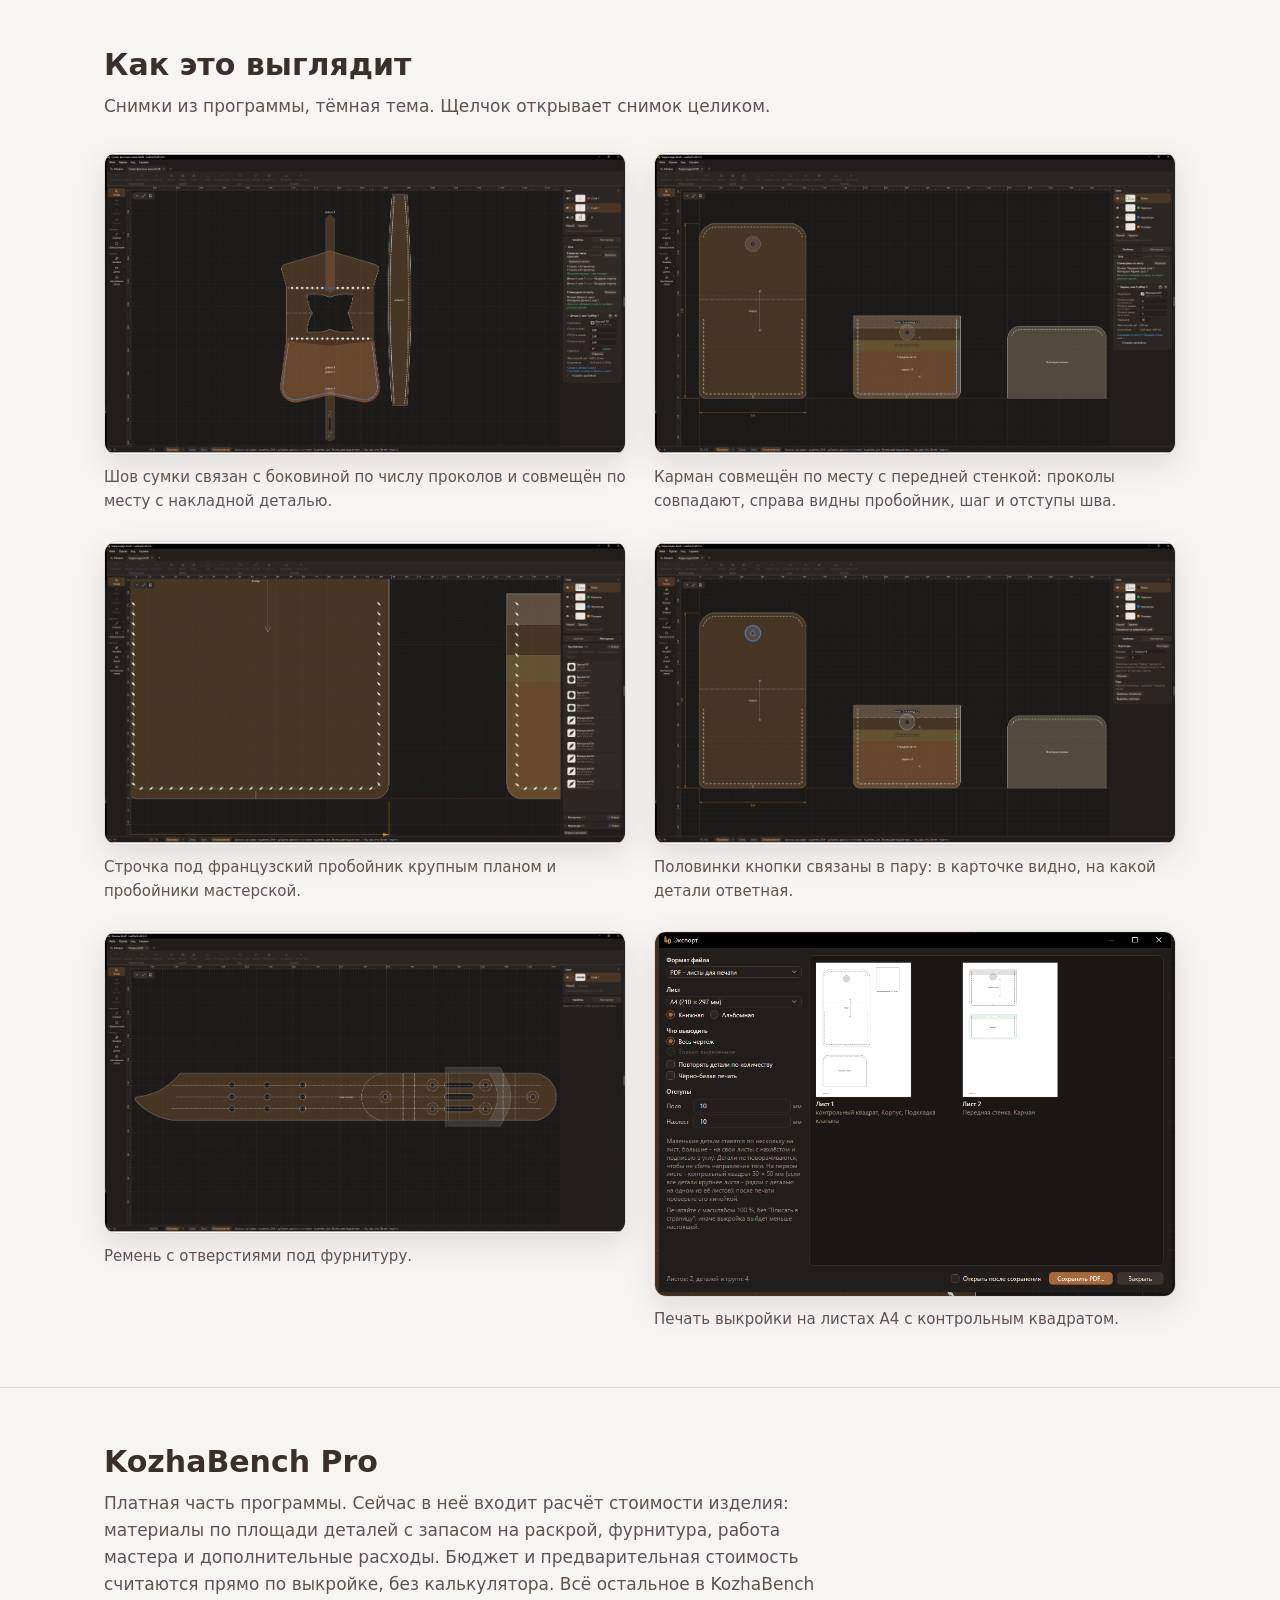
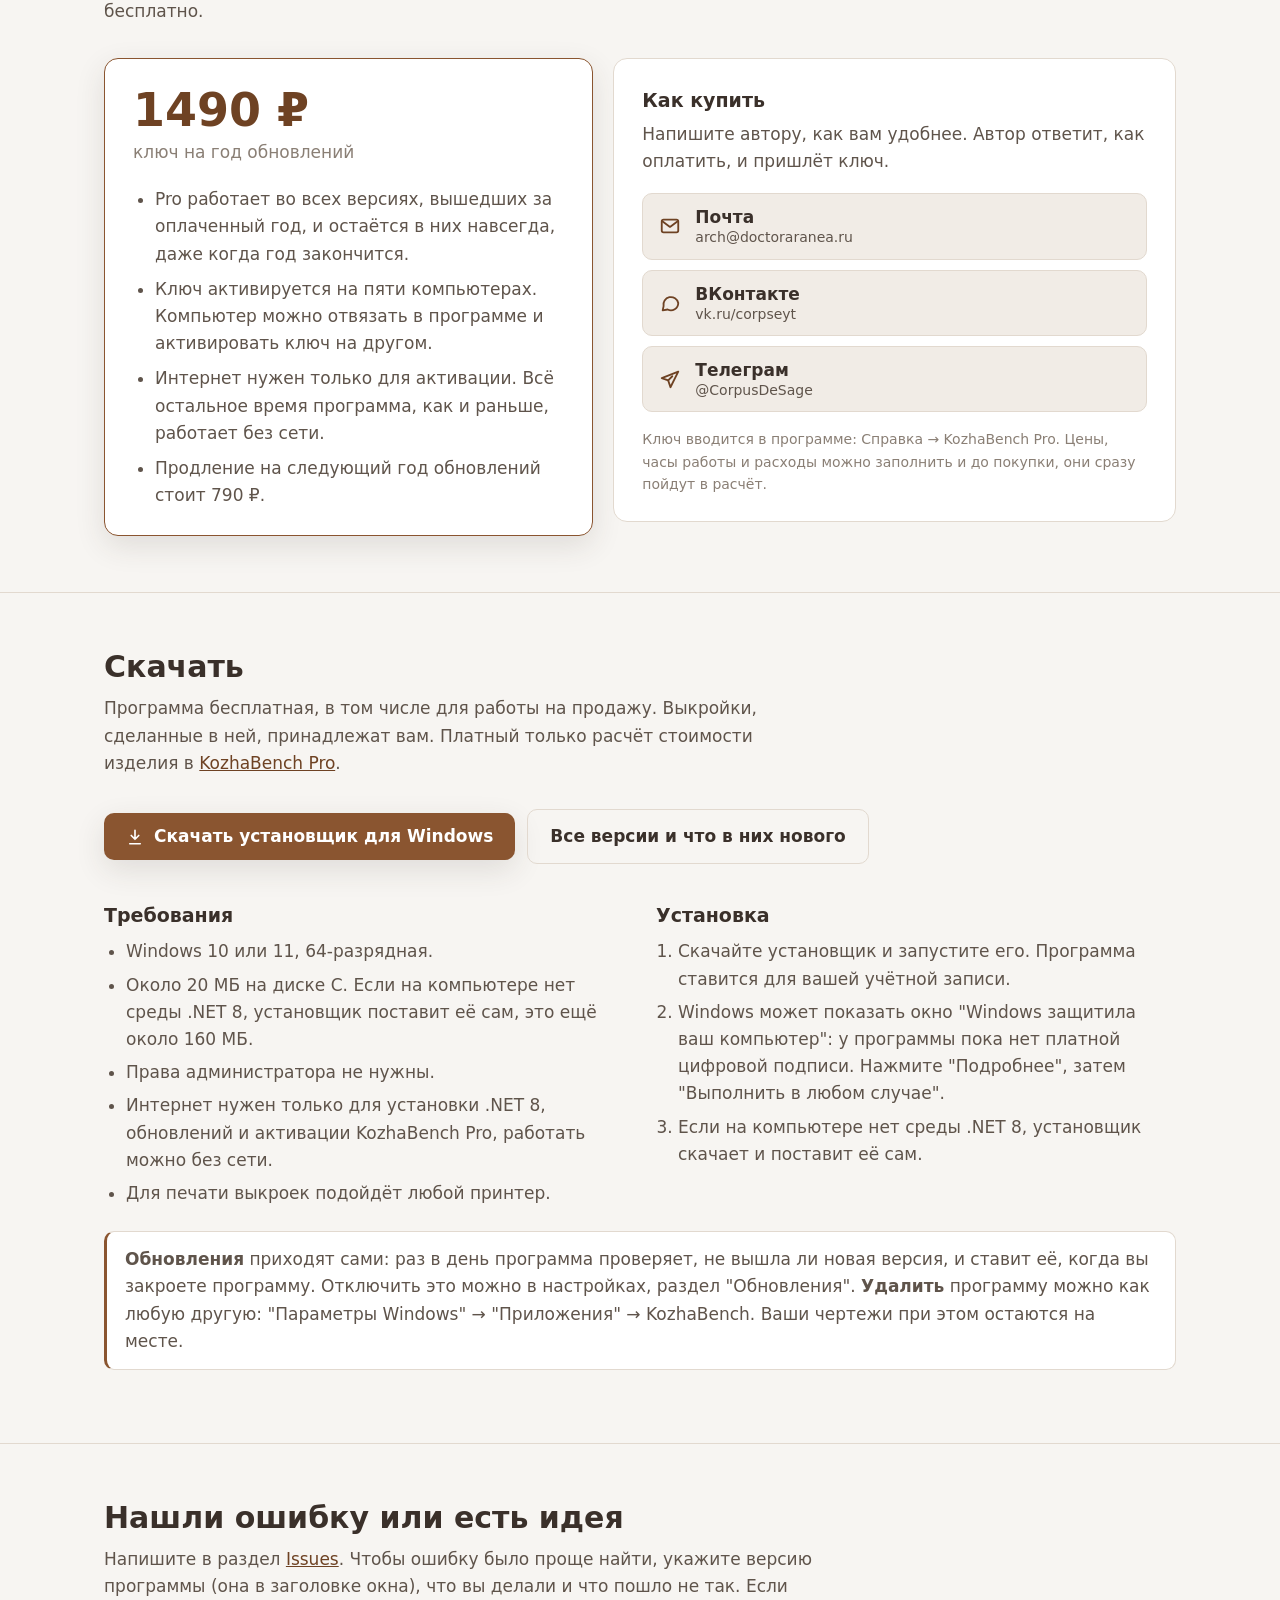
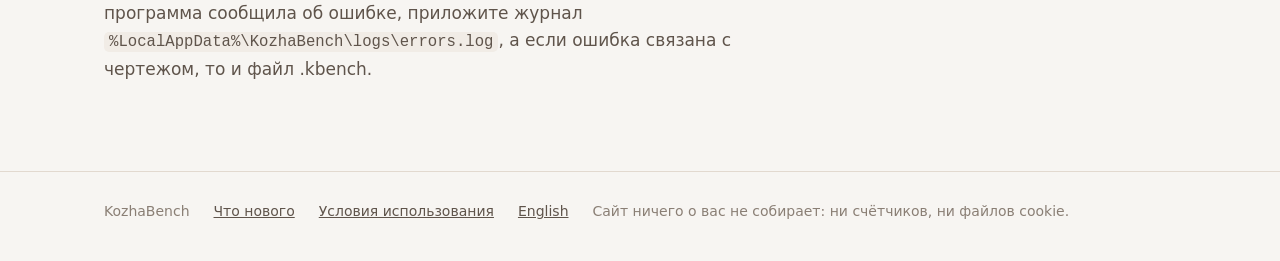
==== commit 0a36cf5d: "Информация о Pro версии" ====
--- a/index.html
+++ b/index.html
@@ -4,7 +4,7 @@
   <meta charset="utf-8">
   <meta name="viewport" content="width=device-width, initial-scale=1">
   <title>KozhaBench - программа для выкроек изделий из кожи</title>
-  <meta name="description" content="Бесплатная программа для выкроек изделий из кожи: детали, швы с проколами под ваш пробойник, связанные швы, фурнитура, печать в натуральную величину и экспорт для лазера и плоттера.">
+  <meta name="description" content="Бесплатная программа для выкроек изделий из кожи: детали, швы с проколами под ваш пробойник, связанные швы, фурнитура, надписи, печать в натуральную величину и экспорт для лазера и плоттера. Расчёт стоимости изделия в KozhaBench Pro.">
   <link rel="icon" href="assets/favicon.svg" type="image/svg+xml">
   <link rel="alternate" hreflang="ru" href="index.html">
   <link rel="alternate" hreflang="en" href="en/index.html">
@@ -19,6 +19,7 @@
       <a class="brand" href="index.html"><img src="assets/logo.svg" alt=""><span>KozhaBench</span></a>
       <nav class="nav">
         <a class="optional" href="#features">Возможности</a>
+        <a class="optional" href="#pro">Pro</a>
         <a class="optional" href="#download">Скачать</a>
         <a class="optional" href="whats-new.html">Что нового</a>
         <a href="first-steps.html">Первые шаги</a>
@@ -43,7 +44,7 @@
             </a>
             <a class="button secondary" href="first-steps.html">Первые шаги</a>
           </div>
-          <p class="fine">Бесплатно, в том числе для работы на продажу. Windows 10 и 11.</p>
+          <p class="fine">Бесплатно, в том числе для работы на продажу. Расчёт стоимости изделия в <a href="#pro">KozhaBench Pro</a>. Windows 10 и 11.</p>
         </div>
         <a class="shot" href="assets/img/ru/01-card-overview.png">
           <img src="assets/img/ru/01-card-overview.png" alt="Выкройка кардхолдера в KozhaBench: детали со швами, фурнитурой, шерфовкой и размерами" width="2514" height="1456">
@@ -78,7 +79,19 @@
           </div>
           <div class="card">
             <h3>Печать и экспорт</h3>
-            <p>Печать в натуральную величину на A4 и других листах с нахлёстом и контрольным квадратом. PDF, SVG и DXF для лазера и плоттера, открытие DXF, DWG и SVG.</p>
+            <p>Печать в натуральную величину на A4 и других листах с нахлёстом и контрольным квадратом. PDF, SVG и DXF для лазера и плоттера.</p>
+          </div>
+          <div class="card">
+            <h3>Надписи</h3>
+            <p>Надписи любым шрифтом Windows: на чертеже, при печати и в файлах для станка, текстом или контурами букв, которые лазер вырежет или выжжет.</p>
+          </div>
+          <div class="card">
+            <h3>Импорт DXF, DWG и SVG</h3>
+            <p>Открытие DXF, DWG и SVG. Тексты становятся надписями, а ломаные отверстий и скруглений превращаются в настоящие окружности и дуги.</p>
+          </div>
+          <div class="card">
+            <h3>Стоимость изделия<span class="badge">Pro</span></h3>
+            <p>Материалы по площади деталей с запасом на раскрой, фурнитура, работа мастера и дополнительные расходы. Расчёт сохраняется в PDF.</p>
           </div>
         </div>
       </div>
@@ -117,10 +130,48 @@
       </div>
     </section>
 
+    <section id="pro">
+      <div class="wrap">
+        <h2>KozhaBench Pro</h2>
+        <p class="section-lead">Платная часть программы. Сейчас в неё входит расчёт стоимости изделия: материалы по площади деталей с запасом на раскрой, фурнитура, работа мастера и дополнительные расходы. Бюджет и предварительная стоимость считаются прямо по выкройке, без калькулятора. Всё остальное в KozhaBench бесплатно.</p>
+        <div class="pro-grid">
+          <div class="pro-plan">
+            <div class="pro-price">1490 ₽</div>
+            <p class="pro-price-note">ключ на год обновлений</p>
+            <ul class="pro-terms">
+              <li>Pro работает во всех версиях, вышедших за оплаченный год, и остаётся в них навсегда, даже когда год закончится.</li>
+              <li>Ключ активируется на пяти компьютерах. Компьютер можно отвязать в программе и активировать ключ на другом.</li>
+              <li>Интернет нужен только для активации. Всё остальное время программа, как и раньше, работает без сети.</li>
+              <li>Продление на следующий год обновлений стоит 790 ₽.</li>
+            </ul>
+          </div>
+          <div class="pro-buy">
+            <h3>Как купить</h3>
+            <p>Напишите автору, как вам удобнее. Автор ответит, как оплатить, и пришлёт ключ.</p>
+            <div class="contacts">
+              <a class="contact" href="mailto:arch@doctoraranea.ru?subject=KozhaBench%20Pro">
+                <svg width="22" height="22" viewBox="0 0 24 24" fill="none" stroke="currentColor" stroke-width="2" stroke-linecap="round" stroke-linejoin="round" aria-hidden="true"><rect x="3" y="5" width="18" height="14" rx="2"/><path d="m4 7 8 6 8-6"/></svg>
+                <span><strong>Почта</strong><small>arch@doctoraranea.ru</small></span>
+              </a>
+              <a class="contact" href="https://vk.ru/corpseyt">
+                <svg width="22" height="22" viewBox="0 0 24 24" fill="none" stroke="currentColor" stroke-width="2" stroke-linecap="round" stroke-linejoin="round" aria-hidden="true"><path d="M21 12a8 8 0 0 1-11.6 7.1L4 20l1-4.6A8 8 0 1 1 21 12z"/></svg>
+                <span><strong>ВКонтакте</strong><small>vk.ru/corpseyt</small></span>
+              </a>
+              <a class="contact" href="https://t.me/CorpusDeSage">
+                <svg width="22" height="22" viewBox="0 0 24 24" fill="none" stroke="currentColor" stroke-width="2" stroke-linecap="round" stroke-linejoin="round" aria-hidden="true"><path d="M21 4 3 11l7 2.5L12.5 21z"/><path d="m10 13.5 4.5-4.5"/></svg>
+                <span><strong>Телеграм</strong><small>@CorpusDeSage</small></span>
+              </a>
+            </div>
+            <p class="fine">Ключ вводится в программе: Справка → KozhaBench Pro. Цены, часы работы и расходы можно заполнить и до покупки, они сразу пойдут в расчёт.</p>
+          </div>
+        </div>
+      </div>
+    </section>
+
     <section id="download">
       <div class="wrap">
         <h2>Скачать</h2>
-        <p class="section-lead">Программа бесплатная, в том числе для работы на продажу. Выкройки, сделанные в ней, принадлежат вам.</p>
+        <p class="section-lead">Программа бесплатная, в том числе для работы на продажу. Выкройки, сделанные в ней, принадлежат вам. Платный только расчёт стоимости изделия в <a href="#pro">KozhaBench Pro</a>.</p>
         <div class="actions">
           <a class="button" href="https://github.com/DoctorAranea/KozhaBench-Releases/releases/latest/download/KozhaBench-win-Setup.exe">
               <svg width="18" height="18" viewBox="0 0 24 24" fill="none" stroke="currentColor" stroke-width="2.2" stroke-linecap="round" stroke-linejoin="round" aria-hidden="true"><path d="M12 3v12M7 10l5 5 5-5M5 21h14"/></svg>
@@ -138,10 +189,10 @@
             <h3>Требования</h3>
             <ul>
               <li>Windows 10 или 11, 64-разрядная.</li>
-              <li>Около 20 МБ на диске C. Если на компьютере нет среды .NET 8, установщик поставит её сам - это ещё около 160 МБ.</li>
+              <li>Около 20 МБ на диске C. Если на компьютере нет среды .NET 8, установщик поставит её сам, это ещё около 160 МБ.</li>
               <li>Права администратора не нужны.</li>
-              <li>Интернет нужен только для установки .NET 8 и для обновлений, работать можно без сети.</li>
-              <li>Для печати выкроек - любой принтер.</li>
+              <li>Интернет нужен только для установки .NET 8, обновлений и активации KozhaBench Pro, работать можно без сети.</li>
+              <li>Для печати выкроек подойдёт любой принтер.</li>
             </ul>
           </div>
           <div>
@@ -153,14 +204,14 @@
             </ol>
           </div>
         </div>
-        <p class="note"><strong>Обновления</strong> приходят сами: раз в день программа проверяет, не вышла ли новая версия, и ставит её, когда вы закроете программу. Отключить это можно в настройках, раздел "Обновления". <strong>Удалить</strong> программу можно как любую другую: "Параметры Windows" - "Приложения" - KozhaBench. Ваши чертежи при этом остаются на месте.</p>
+        <p class="note"><strong>Обновления</strong> приходят сами: раз в день программа проверяет, не вышла ли новая версия, и ставит её, когда вы закроете программу. Отключить это можно в настройках, раздел "Обновления". <strong>Удалить</strong> программу можно как любую другую: "Параметры Windows" → "Приложения" → KozhaBench. Ваши чертежи при этом остаются на месте.</p>
       </div>
     </section>
 
     <section id="feedback">
       <div class="wrap">
         <h2>Нашли ошибку или есть идея</h2>
-        <p class="section-lead">Напишите в раздел <a href="https://github.com/DoctorAranea/KozhaBench-Releases/issues">Issues</a>. Чтобы ошибку было проще найти, укажите версию программы (она в заголовке окна), что вы делали и что пошло не так. Если программа сообщила об ошибке, приложите журнал <code>%LocalAppData%\KozhaBench\logs\errors.log</code>, а если ошибка связана с чертежом - файл .kbench.</p>
+        <p class="section-lead">Напишите в раздел <a href="https://github.com/DoctorAranea/KozhaBench-Releases/issues">Issues</a>. Чтобы ошибку было проще найти, укажите версию программы (она в заголовке окна), что вы делали и что пошло не так. Если программа сообщила об ошибке, приложите журнал <code>%LocalAppData%\KozhaBench\logs\errors.log</code>, а если ошибка связана с чертежом, то и файл .kbench.</p>
       </div>
     </section>
   </main>
--- a/assets/site.css
+++ b/assets/site.css
@@ -490,6 +490,104 @@
   margin: 6px 0 28px;
 }
 
+/* KozhaBench Pro: цена с условиями и способы купить */
+
+.pro-grid {
+  display: grid;
+  grid-template-columns: minmax(0, 1fr) minmax(0, 1.15fr);
+  gap: 20px;
+  align-items: start;
+}
+
+.pro-plan,
+.pro-buy {
+  background: var(--surface);
+  border: 1px solid var(--line);
+  border-radius: 14px;
+  padding: 26px 28px;
+}
+
+.pro-plan {
+  border-color: var(--accent);
+  box-shadow: var(--shadow);
+}
+
+.pro-price {
+  font-size: 46px;
+  font-weight: 700;
+  line-height: 1.1;
+  color: var(--accent-ink);
+}
+
+.pro-price-note {
+  color: var(--muted);
+  margin: 4px 0 20px;
+}
+
+.pro-terms {
+  margin: 0;
+  padding-left: 22px;
+  color: var(--ink-2);
+}
+
+.pro-terms li + li {
+  margin-top: 8px;
+}
+
+.pro-buy h3 {
+  margin: 0 0 6px;
+  font-size: 19px;
+}
+
+.pro-buy > p {
+  margin: 0 0 18px;
+  color: var(--ink-2);
+}
+
+.pro-buy > .fine {
+  margin: 16px 0 0;
+  color: var(--muted);
+}
+
+.contacts {
+  display: grid;
+  gap: 10px;
+}
+
+.contact {
+  display: flex;
+  align-items: center;
+  gap: 14px;
+  padding: 12px 16px;
+  border: 1px solid var(--line);
+  border-radius: 10px;
+  background: var(--surface-2);
+  color: var(--ink);
+  text-decoration: none;
+}
+
+.contact:hover {
+  border-color: var(--accent);
+}
+
+.contact svg {
+  flex: none;
+  color: var(--accent-ink);
+}
+
+.contact span {
+  display: flex;
+  flex-direction: column;
+  line-height: 1.3;
+  min-width: 0;
+}
+
+.contact small {
+  color: var(--ink-2);
+  font-size: 14px;
+  overflow-wrap: anywhere;
+}
+
 /* Просмотр снимка поверх страницы */
 
 .shot {
@@ -583,7 +681,8 @@
 
   .hero-grid,
   .columns,
-  .gallery {
+  .gallery,
+  .pro-grid {
     grid-template-columns: minmax(0, 1fr);
   }
 
@@ -604,4 +703,9 @@
   .brand span {
     display: none;
   }
-}
+
+  .pro-plan,
+  .pro-buy {
+    padding: 20px;
+  }
+}
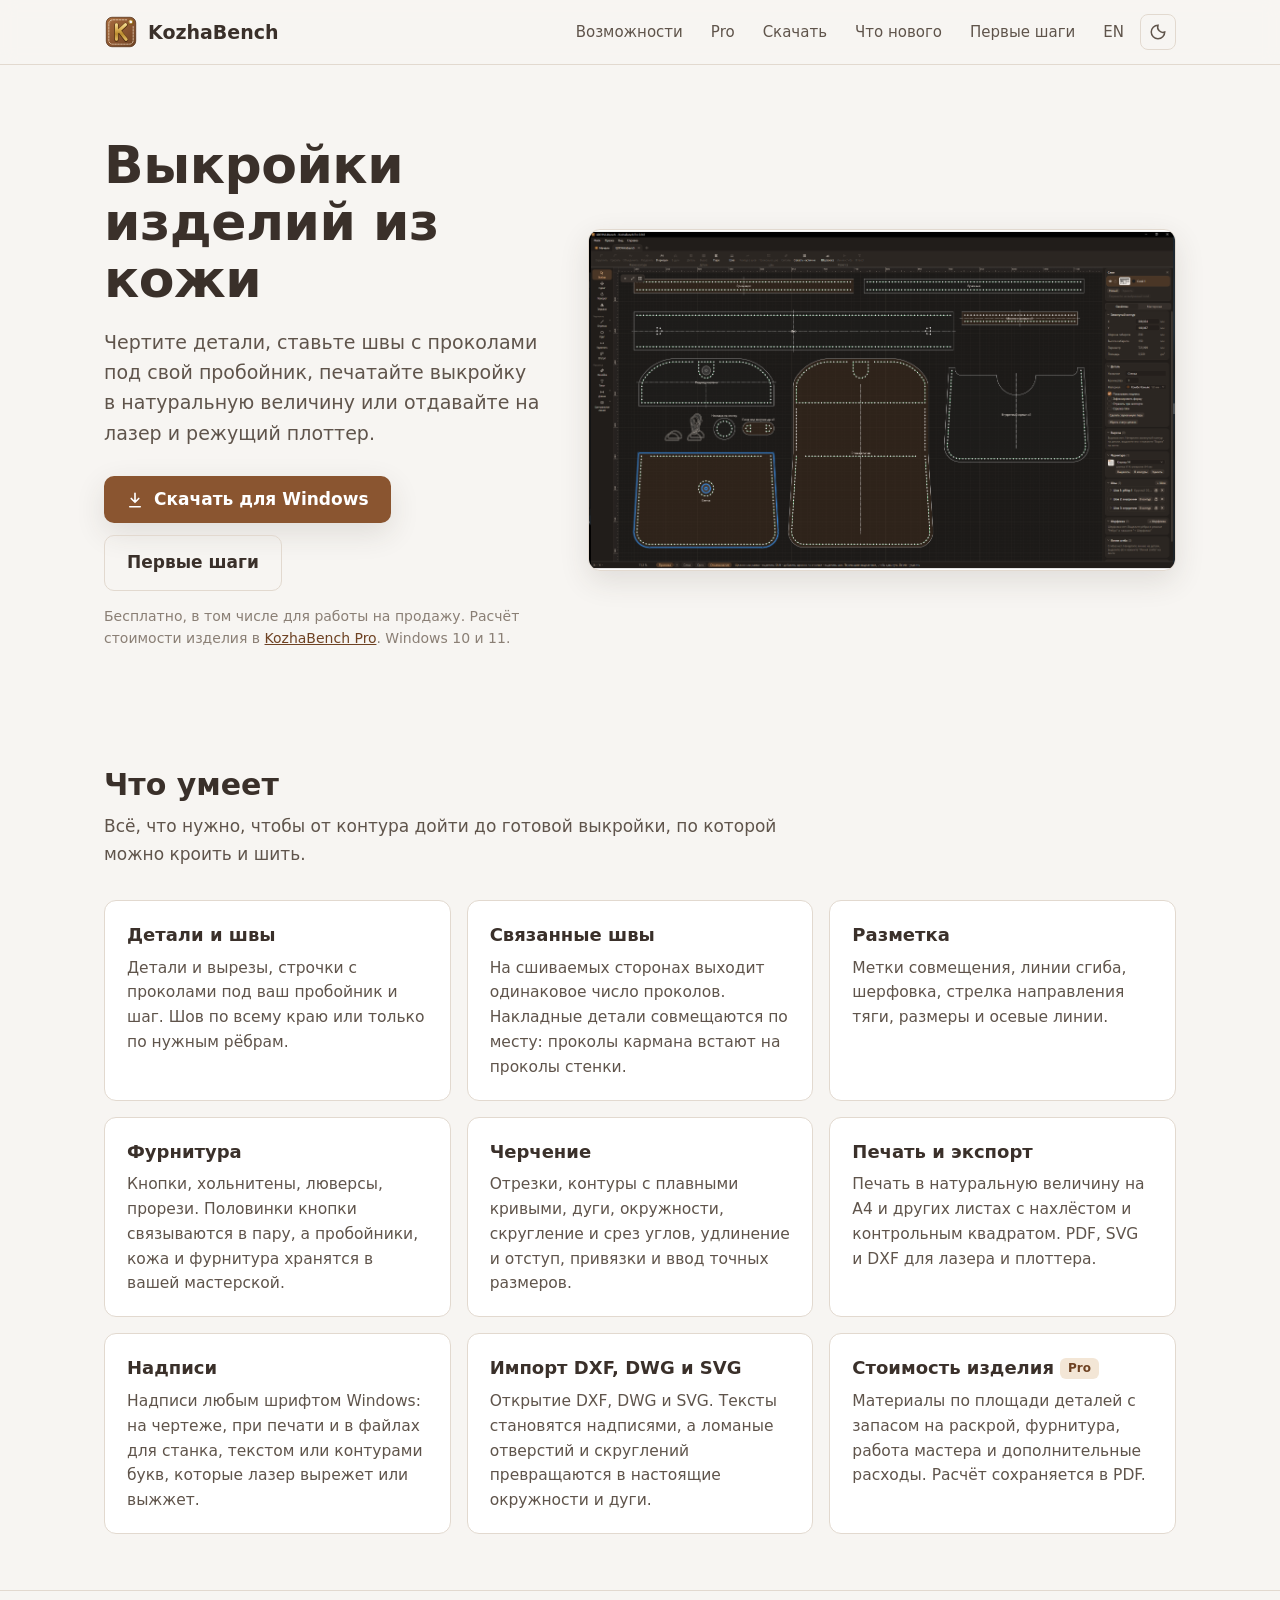
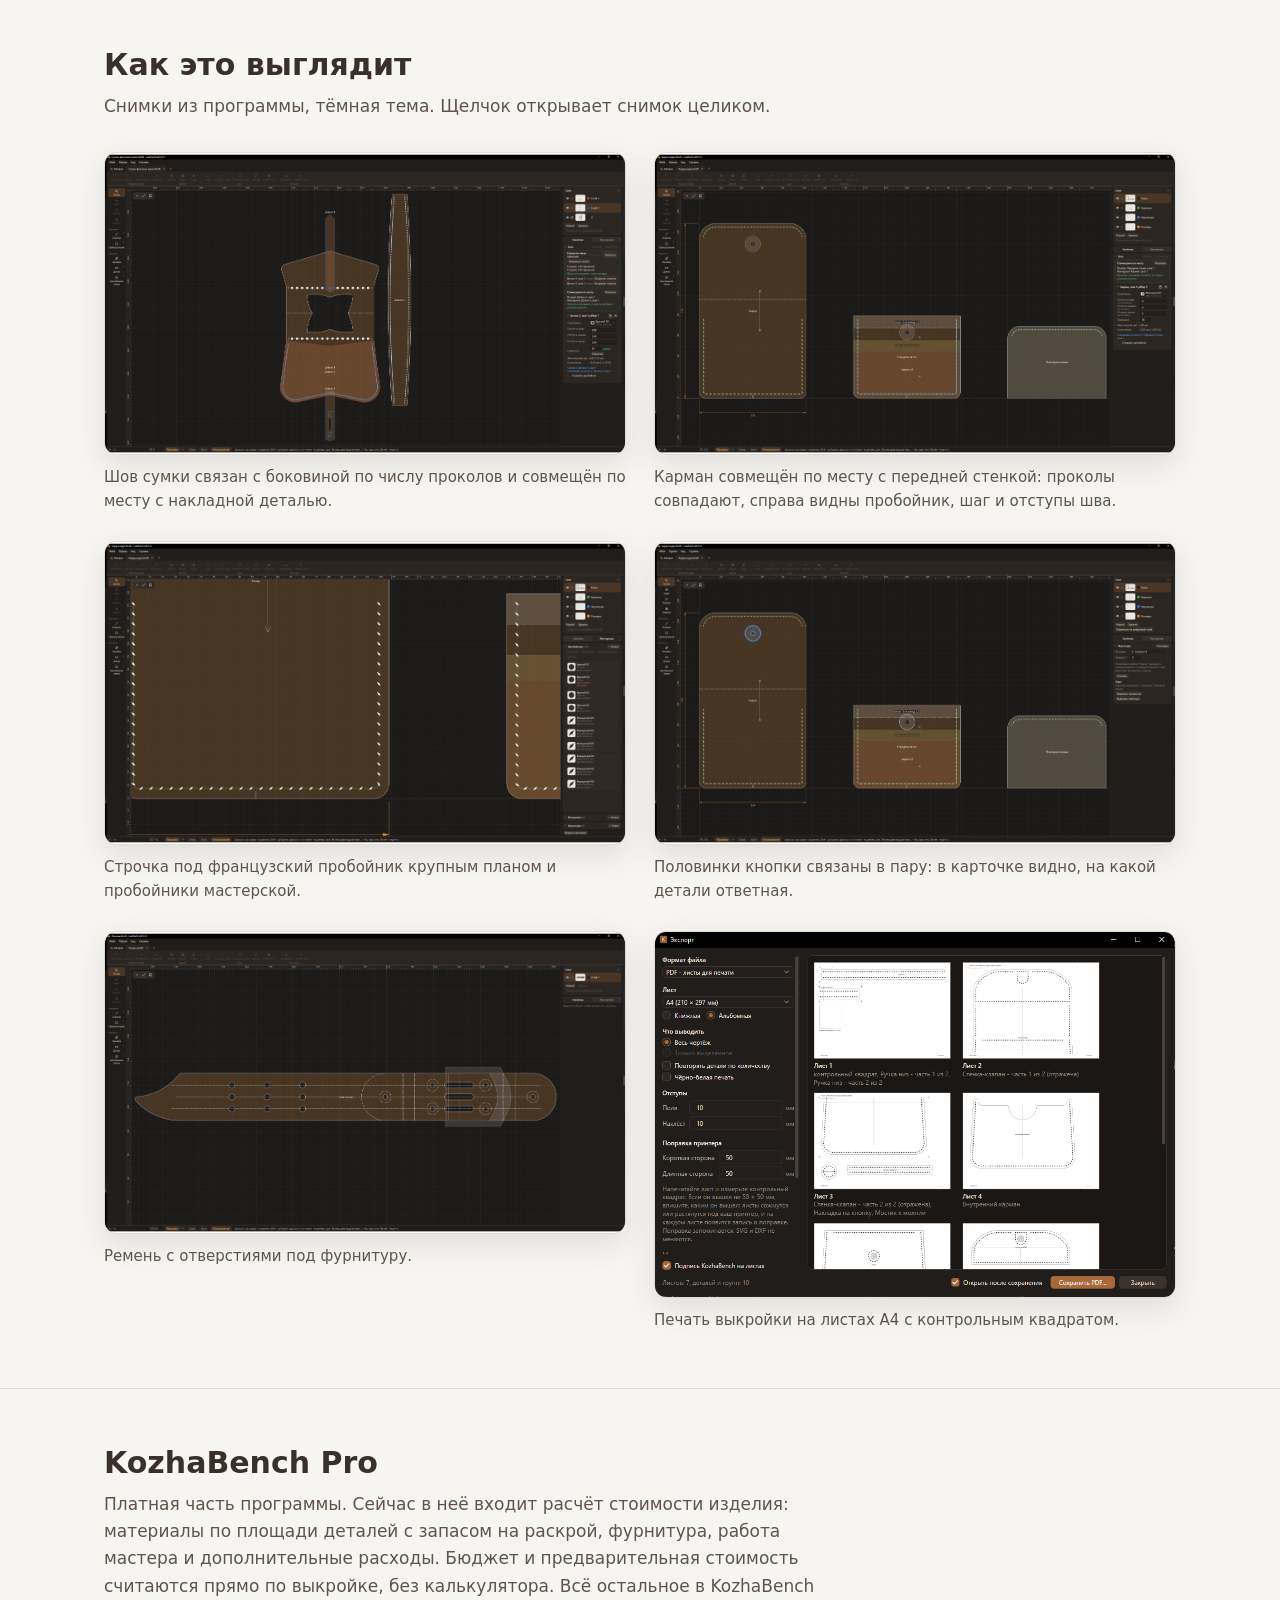
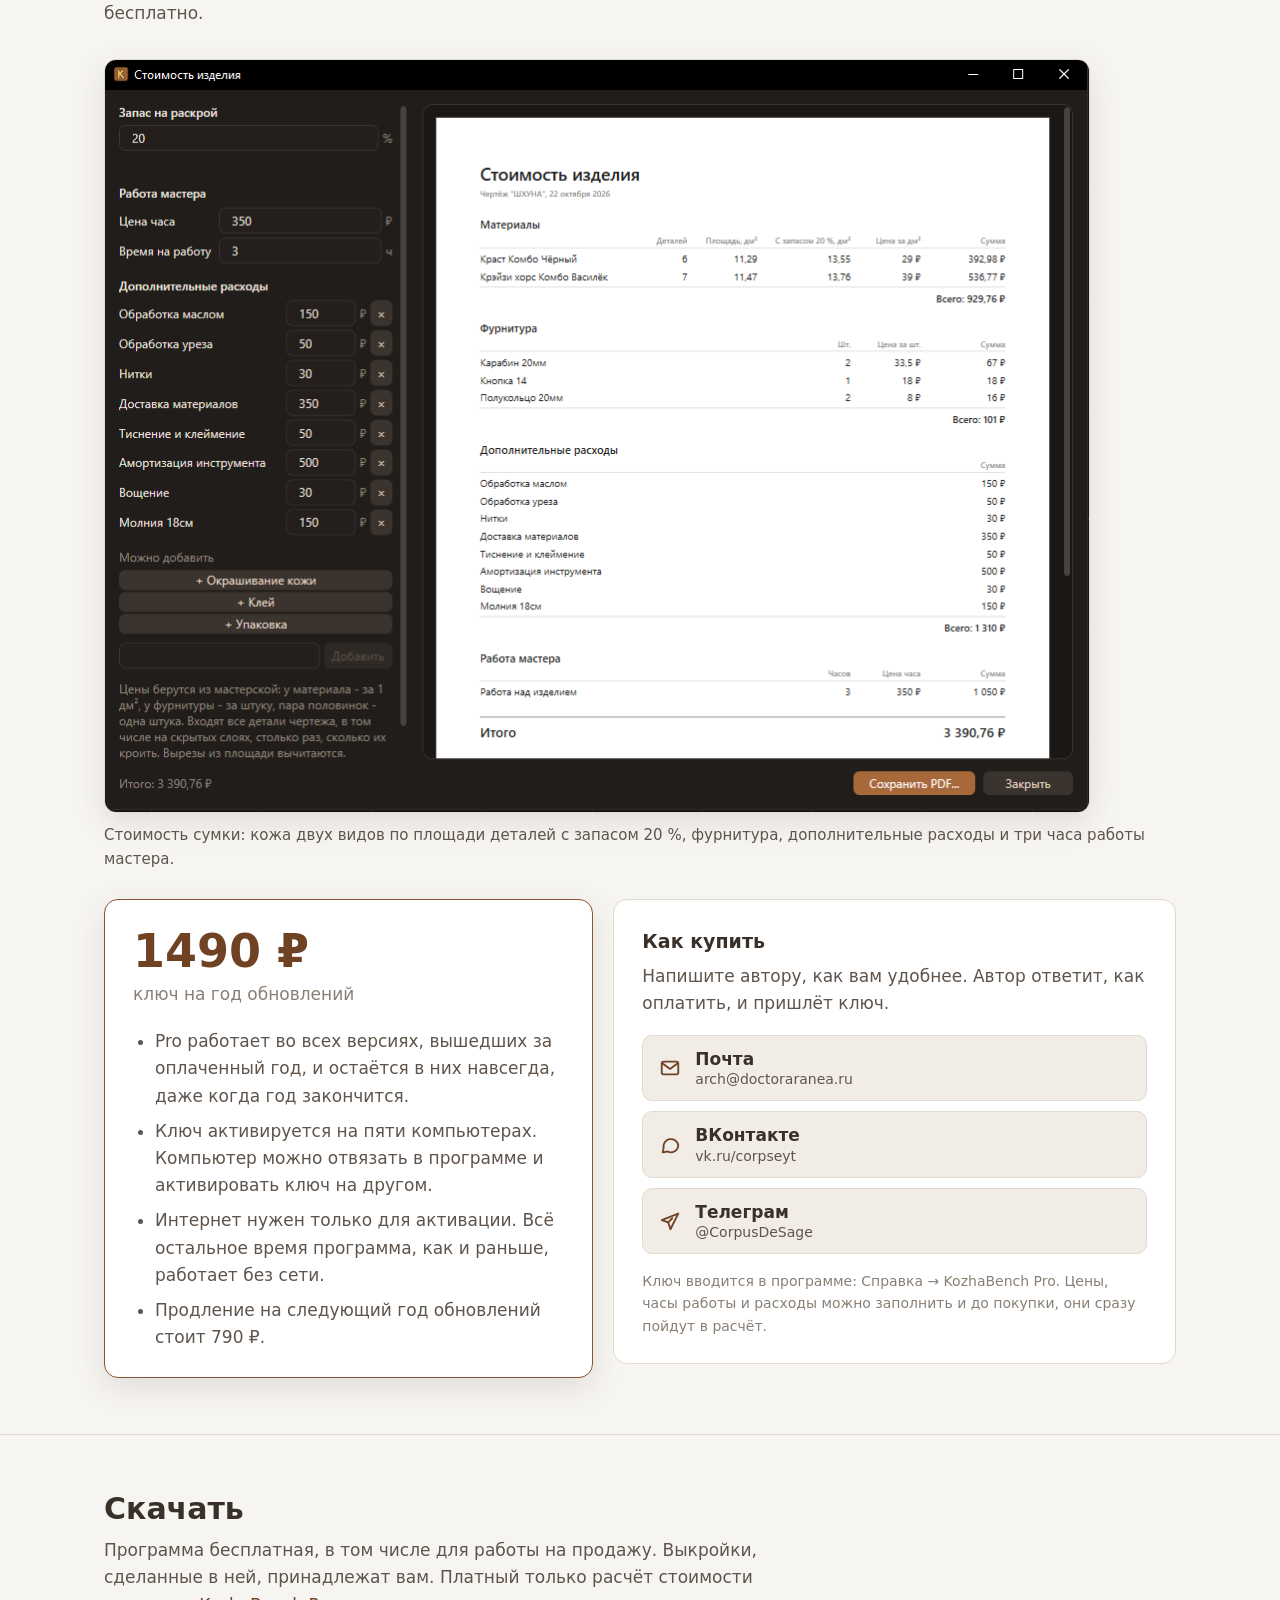
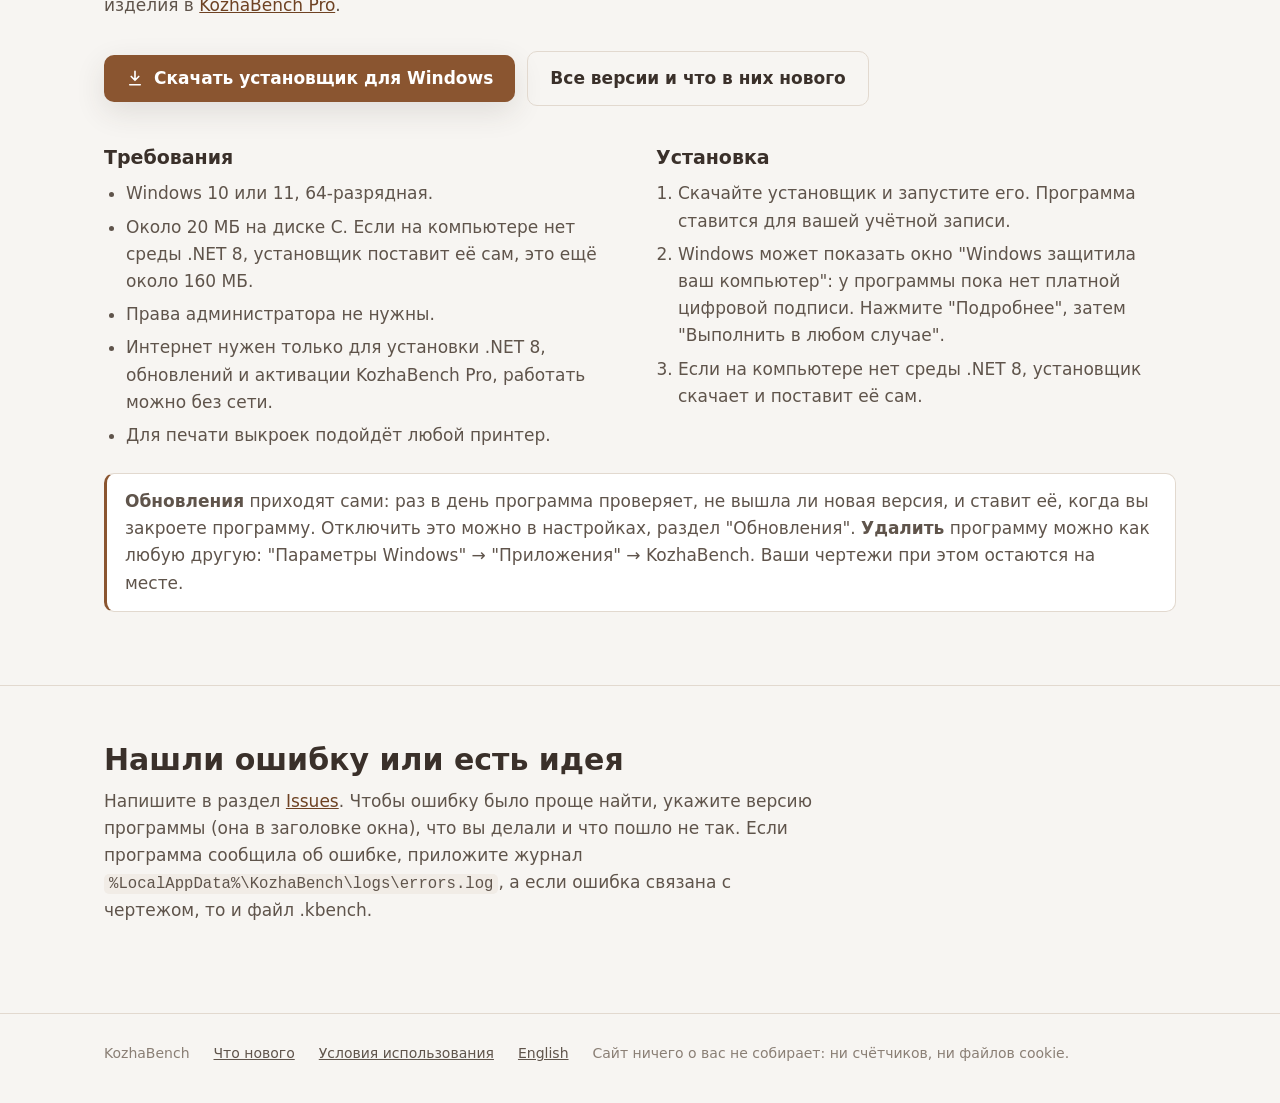
==== commit af8f9ed3: "Обновление изображений" ====
--- a/index.html
+++ b/index.html
@@ -47,7 +47,7 @@
           <p class="fine">Бесплатно, в том числе для работы на продажу. Расчёт стоимости изделия в <a href="#pro">KozhaBench Pro</a>. Windows 10 и 11.</p>
         </div>
         <a class="shot" href="assets/img/ru/01-card-overview.png">
-          <img src="assets/img/ru/01-card-overview.png" alt="Выкройка кардхолдера в KozhaBench: детали со швами, фурнитурой, шерфовкой и размерами" width="2514" height="1456">
+          <img src="assets/img/ru/01-card-overview.png" alt="Выкройка сумки в KozhaBench: детали со швами, фурнитурой и осевыми линиями, справа карточка выбранной детали" width="2514" height="1456">
         </a>
       </div>
     </div>
@@ -134,6 +134,10 @@
       <div class="wrap">
         <h2>KozhaBench Pro</h2>
         <p class="section-lead">Платная часть программы. Сейчас в неё входит расчёт стоимости изделия: материалы по площади деталей с запасом на раскрой, фурнитура, работа мастера и дополнительные расходы. Бюджет и предварительная стоимость считаются прямо по выкройке, без калькулятора. Всё остальное в KozhaBench бесплатно.</p>
+        <figure class="pro-shot">
+          <a class="shot" href="assets/img/ru/12-cost.png"><img src="assets/img/ru/12-cost.png" alt="Окно стоимости изделия: материалы, фурнитура, дополнительные расходы и работа мастера" loading="lazy" width="986" height="754"></a>
+          <figcaption>Стоимость сумки: кожа двух видов по площади деталей с запасом 20 %, фурнитура, дополнительные расходы и три часа работы мастера.</figcaption>
+        </figure>
         <div class="pro-grid">
           <div class="pro-plan">
             <div class="pro-price">1490 ₽</div>
@@ -149,7 +153,7 @@
             <h3>Как купить</h3>
             <p>Напишите автору, как вам удобнее. Автор ответит, как оплатить, и пришлёт ключ.</p>
             <div class="contacts">
-              <a class="contact" href="mailto:arch@doctoraranea.ru?subject=KozhaBench%20Pro">
+              <a class="contact" href="mailto:arch@doctoraranea.ru?subject=KozhaBench%20Pro" data-copy="arch@doctoraranea.ru" data-copied="Адрес скопирован" title="Написать письмо. Адрес при этом копируется">
                 <svg width="22" height="22" viewBox="0 0 24 24" fill="none" stroke="currentColor" stroke-width="2" stroke-linecap="round" stroke-linejoin="round" aria-hidden="true"><rect x="3" y="5" width="18" height="14" rx="2"/><path d="m4 7 8 6 8-6"/></svg>
                 <span><strong>Почта</strong><small>arch@doctoraranea.ru</small></span>
               </a>
--- a/assets/site.css
+++ b/assets/site.css
@@ -490,7 +490,23 @@
   margin: 6px 0 28px;
 }
 
-/* KozhaBench Pro: цена с условиями и способы купить */
+/* KozhaBench Pro: снимок расчёта, цена с условиями и способы купить */
+
+.pro-shot {
+  margin: 0 0 28px;
+}
+
+/* Снимок окна не растягивается шире своего размера, иначе текст расчёта размывается. */
+.pro-shot a {
+  display: block;
+  max-width: 986px;
+}
+
+.pro-shot figcaption {
+  color: var(--ink-2);
+  font-size: 15px;
+  margin-top: 10px;
+}
 
 .pro-grid {
   display: grid;
